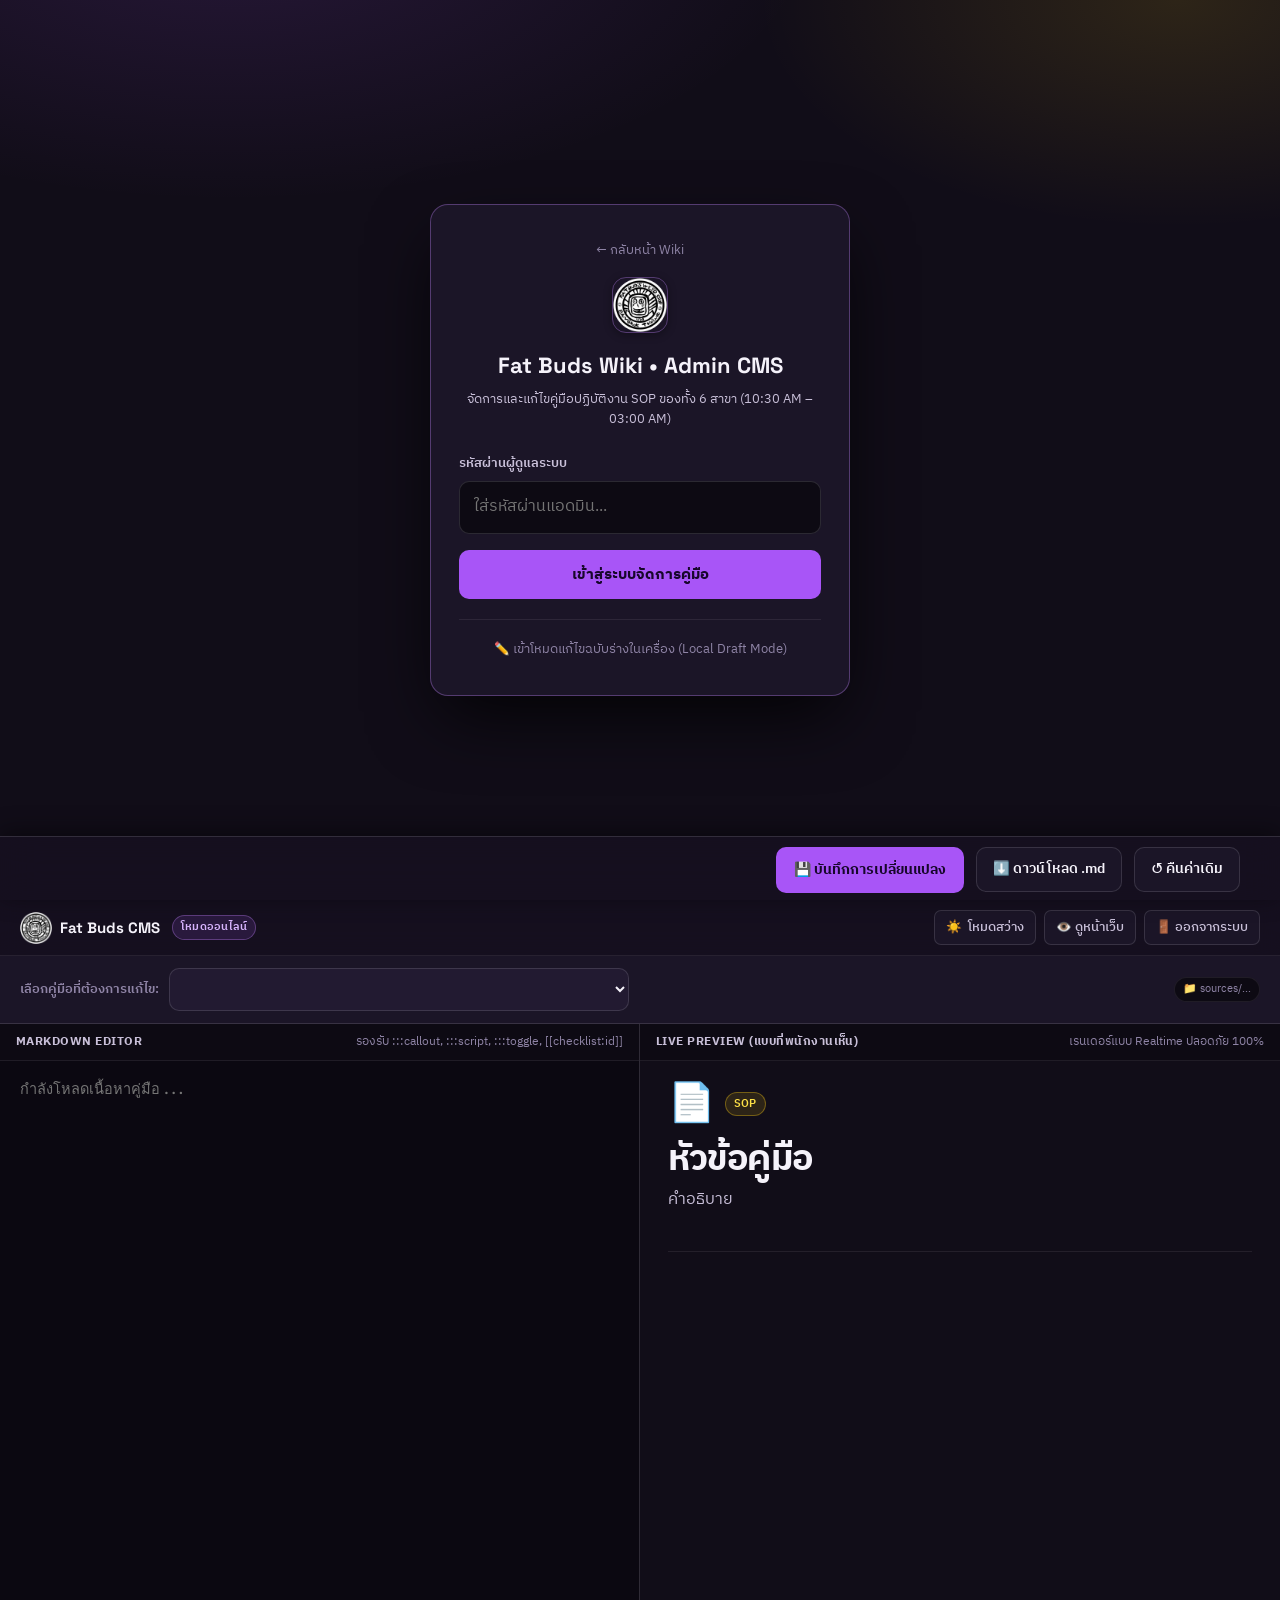
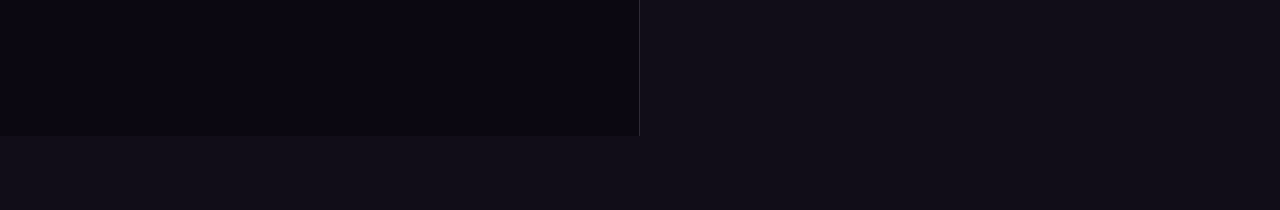
==== admin.html @ 64596c99 "Add Admin CMS (/admin), Grounded Sources (sources/), and Mobile UI Polish" ====
<!DOCTYPE html>
<html lang="th" data-theme="dark" data-font-size="normal">
<head>
  <meta charset="UTF-8" />
  <meta name="viewport" content="width=device-width, initial-scale=1.0" />
  <meta name="theme-color" content="#110d18" />
  <title>Fat Buds Wiki • Admin CMS</title>
  <meta name="robots" content="noindex, nofollow" />

  <link rel="icon" type="image/png" href="assets/favicon.png" />
  <link rel="preconnect" href="https://fonts.googleapis.com" />
  <link rel="preconnect" href="https://fonts.gstatic.com" crossorigin />
  <link
    href="https://fonts.googleapis.com/css2?family=IBM+Plex+Sans+Thai:wght@400;500;600;700&family=JetBrains+Mono:wght@400;500;600&family=Space+Grotesk:wght@600;700&display=swap"
    rel="stylesheet"
  />
  <link rel="stylesheet" href="styles.css" />
</head>
<body class="admin-body">
  <!-- ==================== TOAST NOTIFICATION ==================== -->
  <div id="toast" class="toast" role="status" aria-live="polite">
    <div id="toast-inner" class="toast-inner">แจ้งเตือน</div>
  </div>

  <!-- ==================== 1. LOGIN / AUTH VIEW ==================== -->
  <div id="admin-auth-view" class="admin-auth-container">
    <div class="admin-login-card">
      <div class="admin-login-header">
        <a href="/" class="admin-back-home" title="กลับหน้าแรก Staff Wiki">← กลับหน้า Wiki</a>
        <img src="assets/fatbuds-logo.png" alt="Fat Buds Logo" class="admin-login-logo" width="56" height="56" />
        <h1 class="admin-login-title">Fat Buds Wiki • Admin CMS</h1>
        <p class="admin-login-subtitle">
          จัดการและแก้ไขคู่มือปฏิบัติงาน SOP ของทั้ง 6 สาขา (10:30 AM – 03:00 AM)
        </p>
      </div>

      <form id="admin-login-form" class="admin-login-form">
        <div class="admin-form-group">
          <label for="admin-password-input" class="admin-form-label">รหัสผ่านผู้ดูแลระบบ</label>
          <input
            id="admin-password-input"
            type="password"
            class="admin-form-input"
            placeholder="ใส่รหัสผ่านแอดมิน..."
            autocomplete="current-password"
            required
          />
        </div>

        <button type="submit" id="btn-admin-login" class="btn-primary-purple admin-submit-btn">
          <span>เข้าสู่ระบบจัดการคู่มือ</span>
          <span class="btn-spinner" aria-hidden="true" hidden>⏳</span>
        </button>

        <div id="admin-login-error" class="admin-login-error" hidden></div>
      </form>

      <div class="admin-login-footer">
        <button type="button" id="btn-enter-local-draft" class="btn-text-muted">
          ✏️ เข้าโหมดแก้ไขฉบับร่างในเครื่อง (Local Draft Mode)
        </button>
      </div>
    </div>
  </div>

  <!-- ==================== 2. CMS EDITOR VIEW ==================== -->
  <div id="admin-editor-view" class="admin-editor-shell" hidden>
    <!-- Topbar -->
    <header class="admin-topbar">
      <div class="admin-topbar-left">
        <a href="/" class="admin-brand-link" title="กลับหน้าแรก Staff Wiki">
          <img src="assets/fatbuds-logo.png" alt="Logo" class="admin-mini-logo" width="32" height="32" />
          <span class="admin-brand-text">Fat Buds CMS</span>
        </a>
        <span id="admin-status-badge" class="pill-badge purple">โหมดออนไลน์</span>
      </div>

      <div class="admin-topbar-right">
        <button
          type="button"
          id="btn-admin-theme-toggle"
          class="icon-btn"
          title="สลับโหมดมืด Purple-Gold / โหมดสว่าง"
        >
          <span aria-hidden="true">☀️</span>
          <span class="hide-on-mobile">โหมดสว่าง</span>
        </button>
        <a href="/" class="icon-btn" title="เปิดหน้าเว็บ Wiki ในแท็บใหม่" target="_blank" rel="noopener">
          <span>👁️ ดูหน้าเว็บ</span>
        </a>
        <button type="button" id="btn-admin-logout" class="icon-btn" title="ออกจากระบบ">
          <span>🚪 ออกจากระบบ</span>
        </button>
      </div>
    </header>

    <!-- File selector & meta strip -->
    <div class="admin-file-toolbar">
      <div class="admin-selector-col">
        <label for="admin-file-select" class="admin-select-label">เลือกคู่มือที่ต้องการแก้ไข:</label>
        <select id="admin-file-select" class="admin-file-select" aria-label="เลือกไฟล์คู่มือ"></select>
      </div>

      <div class="admin-file-meta-col">
        <span class="source-trace-pill">
          📁 <span id="admin-source-label">sources/...</span>
        </span>
        <span id="admin-draft-indicator" class="pill-badge gold tabular-nums" hidden>
          ✏️ มีฉบับร่างในเครื่อง
        </span>
      </div>
    </div>

    <!-- Mobile view switcher tabs (Editor vs Preview) -->
    <div class="admin-mobile-tabs" role="tablist" aria-label="สลับโหมดแก้ไขและพรีวิว">
      <button
        type="button"
        id="btn-tab-editor"
        class="admin-tab-btn is-active"
        role="tab"
        aria-selected="true"
      >
        <span>📝 แก้ไข Markdown</span>
      </button>
      <button
        type="button"
        id="btn-tab-preview"
        class="admin-tab-btn"
        role="tab"
        aria-selected="false"
      >
        <span>👁️ พรีวิว SOP ทันที</span>
      </button>
    </div>

    <!-- Main 2-column workspace (side-by-side on desktop, tabbed on mobile) -->
    <div class="admin-workspace-grid">
      <!-- Editor Column -->
      <section id="admin-editor-col" class="admin-col admin-editor-column">
        <div class="admin-col-header">
          <span class="admin-col-title">Markdown Editor</span>
          <span class="admin-col-hint">รองรับ :::callout, :::script, :::toggle, [[checklist:id]]</span>
        </div>
        <textarea
          id="admin-editor-textarea"
          class="admin-editor-textarea"
          placeholder="กำลังโหลดเนื้อหาคู่มือ..."
          spellcheck="false"
        ></textarea>
      </section>

      <!-- Live Preview Column -->
      <section id="admin-preview-col" class="admin-col admin-preview-column">
        <div class="admin-col-header">
          <span class="admin-col-title">Live Preview (แบบที่พนักงานเห็น)</span>
          <span class="admin-col-hint">เรนเดอร์แบบ Realtime ปลอดภัย 100%</span>
        </div>
        <div class="admin-preview-scroll">
          <div id="admin-preview-doc" class="wiki-doc">
            <header class="doc-header">
              <div class="doc-eyebrow-row">
                <span id="preview-doc-icon" class="doc-icon-large">📄</span>
                <span id="preview-doc-badge" class="pill-badge gold">SOP</span>
              </div>
              <h1 id="preview-doc-title" class="doc-title">หัวข้อคู่มือ</h1>
              <p id="preview-doc-subtitle" class="doc-subtitle">คำอธิบาย</p>
            </header>
            <div id="preview-doc-body" class="doc-content"></div>
          </div>
        </div>
      </section>
    </div>

    <!-- Thumb-Zone Sticky Bottom Bar -->
    <div class="admin-sticky-bar" role="toolbar" aria-label="แถบควบคุมการบันทึก">
      <div class="admin-sticky-inner">
        <button type="button" id="btn-save-content" class="btn-primary-purple admin-btn-action">
          <span>💾 บันทึกการเปลี่ยนแปลง</span>
        </button>
        <button type="button" id="btn-download-md" class="btn-secondary-outline admin-btn-action">
          <span>⬇️ ดาวน์โหลด .md</span>
        </button>
        <button type="button" id="btn-reset-draft" class="btn-secondary-outline admin-btn-action" title="ยกเลิกฉบับร่างที่แก้ไขในเครื่องและคืนค่าเดิมจากเซิร์ฟเวอร์">
          <span>↺ คืนค่าเดิม</span>
        </button>
      </div>
    </div>
  </div>

  <script src="wiki-data.js"></script>
  <script src="admin.js"></script>
</body>
</html>
---- styles.css ----
/* ============================================================================
   FAT BUDS WEED SHOP • STAFF WIKI & KNOWLEDGE HUB
   Design System: Notion / Modern Wiki with Dark Purple-Gold & Light Mode
   Crafted under Emil Kowalski Micro-interactions & Impeccable Mobile Ergonomics
   ============================================================================ */

:root,
[data-theme="dark"] {
  color-scheme: dark;

  /* Surfaces: Deep Midnight Plum / Obsidian (Eye-friendly dark reading palette) */
  --bg-canvas: #110d18;
  --bg-sidebar: #161120;
  --bg-surface: #1b1527;
  --bg-surface-elevated: #221a31;
  --bg-surface-hover: #29203b;
  --bg-inset: #0d0a13;
  --bg-code: #0b0811;
  --bg-glass: rgba(22, 17, 32, 0.88);

  /* Typography Ink */
  --text-primary: #f5f2fa;
  --text-secondary: #c9c0d9;
  --text-muted: #8f84a6;
  --text-faint: #675d7d;

  /* Borders & Dividers */
  --border-subtle: rgba(245, 242, 250, 0.08);
  --border-default: rgba(245, 242, 250, 0.13);
  --border-strong: rgba(245, 242, 250, 0.22);

  /* Primary Brand Accent: Royal Kush Purple */
  --purple-accent: #a855f7;
  --purple-accent-hover: #c084fc;
  --purple-soft: rgba(168, 85, 247, 0.14);
  --purple-soft-strong: rgba(168, 85, 247, 0.24);
  --purple-border: rgba(192, 132, 252, 0.34);
  --purple-text: #d8b4fe;
  --purple-ink: #17072b;

  /* Secondary Brand Accent: 420 Trichome Gold */
  --gold-accent: #facc15;
  --gold-accent-hover: #fde047;
  --gold-soft: rgba(250, 204, 21, 0.12);
  --gold-soft-strong: rgba(250, 204, 21, 0.22);
  --gold-border: rgba(250, 204, 21, 0.35);
  --gold-text: #fde047;
  --gold-ink: #1c1502;

  /* Semantic Callout & Status Colors */
  --emerald-accent: #34d399;
  --emerald-soft: rgba(52, 211, 153, 0.12);
  --emerald-border: rgba(52, 211, 153, 0.32);
  --emerald-text: #6ee7b7;

  --rose-accent: #fb7185;
  --rose-soft: rgba(251, 113, 133, 0.12);
  --rose-border: rgba(251, 113, 133, 0.32);
  --rose-text: #fda4af;

  --sky-accent: #38bdf8;
  --sky-soft: rgba(56, 189, 248, 0.12);
  --sky-border: rgba(56, 189, 248, 0.32);
  --sky-text: #7dd3fc;

  /* Shadows */
  --shadow-sm: 0 2px 8px rgba(0, 0, 0, 0.32);
  --shadow-md: 0 12px 28px -8px rgba(0, 0, 0, 0.55);
  --shadow-lg: 0 24px 56px -14px rgba(0, 0, 0, 0.72);
  --shadow-modal: 0 28px 70px -12px rgba(0, 0, 0, 0.85);
}

[data-theme="light"] {
  color-scheme: light;

  /* Surfaces: Warm Notion Ivory & Stone */
  --bg-canvas: #fbfaf8;
  --bg-sidebar: #f3f0ec;
  --bg-surface: #ffffff;
  --bg-surface-elevated: #f8f5f1;
  --bg-surface-hover: #ede7f3;
  --bg-inset: #f2eef7;
  --bg-code: #1b1526;
  --bg-glass: rgba(251, 250, 248, 0.90);

  /* Typography Ink */
  --text-primary: #1f172b;
  --text-secondary: #4a3f5c;
  --text-muted: #746887;
  --text-faint: #9a8fad;

  /* Borders & Dividers */
  --border-subtle: rgba(31, 23, 43, 0.08);
  --border-default: rgba(31, 23, 43, 0.13);
  --border-strong: rgba(31, 23, 43, 0.24);

  /* Primary Brand Accent: Deep Royal Plum */
  --purple-accent: #7e22ce;
  --purple-accent-hover: #6b21a8;
  --purple-soft: rgba(126, 34, 206, 0.09);
  --purple-soft-strong: rgba(126, 34, 206, 0.16);
  --purple-border: rgba(126, 34, 206, 0.28);
  --purple-text: #6b21a8;
  --purple-ink: #ffffff;

  /* Secondary Brand Accent: Warm Amber Gold */
  --gold-accent: #d97706;
  --gold-accent-hover: #b45309;
  --gold-soft: rgba(245, 158, 11, 0.13);
  --gold-soft-strong: rgba(245, 158, 11, 0.24);
  --gold-border: rgba(217, 119, 6, 0.34);
  --gold-text: #92400e;
  --gold-ink: #ffffff;

  /* Semantic Callout & Status Colors */
  --emerald-accent: #059669;
  --emerald-soft: rgba(5, 150, 105, 0.10);
  --emerald-border: rgba(5, 150, 105, 0.28);
  --emerald-text: #065f46;

  --rose-accent: #e11d48;
  --rose-soft: rgba(225, 29, 72, 0.09);
  --rose-border: rgba(225, 29, 72, 0.28);
  --rose-text: #9f1239;

  --sky-accent: #0284c7;
  --sky-soft: rgba(2, 132, 199, 0.10);
  --sky-border: rgba(2, 132, 199, 0.28);
  --sky-text: #075985;

  /* Shadows */
  --shadow-sm: 0 2px 6px rgba(31, 23, 43, 0.06);
  --shadow-md: 0 10px 24px -8px rgba(31, 23, 43, 0.12);
  --shadow-lg: 0 20px 44px -14px rgba(31, 23, 43, 0.16);
  --shadow-modal: 0 28px 64px -12px rgba(31, 23, 43, 0.28);
}

:root {
  --sidebar-width: 288px;
  --toc-width: 248px;
  --topbar-height: 56px;
  --radius-xl: 18px;
  --radius-lg: 14px;
  --radius-md: 10px;
  --radius-sm: 7px;
  --doc-font-scale: 1;
  --font-sans: 'IBM Plex Sans Thai', -apple-system, BlinkMacSystemFont, 'Segoe UI', Roboto, sans-serif;
  --font-display: 'Space Grotesk', 'IBM Plex Sans Thai', sans-serif;
  --font-mono: 'JetBrains Mono', ui-monospace, SFMono-Regular, Menlo, monospace;
}

[data-font-size="large"] {
  --doc-font-scale: 1.1;
}

/* ==================== RESET & BASE ==================== */
*,
*::before,
*::after {
  box-sizing: border-box;
}

html {
  scroll-behavior: smooth;
  scroll-padding-top: 76px;
}

body {
  margin: 0;
  min-height: 100vh;
  font-family: var(--font-sans);
  color: var(--text-primary);
  background-color: var(--bg-canvas);
  background-image:
    radial-gradient(900px 420px at 18% -8%, var(--purple-soft) 0%, transparent 65%),
    radial-gradient(700px 380px at 92% 0%, var(--gold-soft) 0%, transparent 60%);
  background-attachment: fixed;
  line-height: 1.68;
  -webkit-font-smoothing: antialiased;
  -webkit-tap-highlight-color: transparent;
}

a {
  color: inherit;
  text-decoration: none;
}

button,
input,
select,
textarea {
  font: inherit;
  color: inherit;
}

button {
  cursor: pointer;
}

button:focus-visible,
a:focus-visible,
input:focus-visible,
select:focus-visible,
textarea:focus-visible {
  outline: 2px solid var(--gold-accent);
  outline-offset: 2px;
}

/* ==================== TABULAR NUMS & SCANNABILITY ==================== */
.tabular-nums,
.shop-hours-pill,
.checklist-meta,
.home-section-count,
.doc-prop-val,
.wiki-table td,
.source-trace-bar,
.source-trace-pill {
  font-variant-numeric: tabular-nums;
  font-feature-settings: "tnum";
}

/* ==================== EMIL KOWALSKI MICRO-INTERACTIONS ==================== */
/* Tactile Touch Feedback: transition-transform 150ms ease-out active:scale-[0.97] */
button,
.icon-btn,
.btn-primary-purple,
.btn-primary-gold,
.btn-secondary-outline,
.btn-copy-script,
.guide-card,
.checklist-row,
.quick-tool-btn,
.page-nav-card,
.cat-filter-btn,
.bottom-nav-btn,
.checklist-reset-btn,
.search-result-item,
.platform-tab-btn,
.admin-tab-btn,
.admin-btn-action,
.admin-submit-btn,
.source-trace-copy-btn,
.workspace-brand,
.nav-item {
  transition: transform 150ms ease-out, opacity 150ms ease-out, background 150ms ease-out, border-color 150ms ease-out, color 150ms ease-out;
}

button:active,
.icon-btn:active,
.btn-primary-purple:active,
.btn-primary-gold:active,
.btn-secondary-outline:active,
.btn-copy-script:active,
.guide-card:active,
.checklist-row:active,
.quick-tool-btn:active,
.page-nav-card:active,
.cat-filter-btn:active,
.bottom-nav-btn:active,
.checklist-reset-btn:active,
.search-result-item:active,
.platform-tab-btn:active,
.admin-tab-btn:active,
.admin-btn-action:active,
.admin-submit-btn:active,
.source-trace-copy-btn:active {
  transform: scale(0.97);
}

/* ==================== APP SHELL LAYOUT ==================== */
.wiki-shell {
  display: grid;
  grid-template-columns: var(--sidebar-width) minmax(0, 1fr);
  min-height: 100vh;
}

/* ==================== LEFT SIDEBAR (NOTION NAVIGATION) ==================== */
.wiki-sidebar {
  position: sticky;
  top: 0;
  height: 100vh;
  background: var(--bg-sidebar);
  border-right: 1px solid var(--border-subtle);
  display: flex;
  flex-direction: column;
  z-index: 40;
  user-select: none;
  overflow: hidden;
  transition: transform 0.24s cubic-bezier(0.22, 1, 0.36, 1);
}

.sidebar-header {
  padding: 16px 14px 12px;
  border-bottom: 1px solid var(--border-subtle);
  display: flex;
  flex-direction: column;
  gap: 12px;
}

.workspace-brand {
  display: flex;
  align-items: center;
  gap: 11px;
  padding: 6px 8px;
  border-radius: var(--radius-md);
  cursor: pointer;
}

.workspace-brand:hover {
  background: var(--bg-surface-hover);
}

.workspace-logo {
  width: 40px;
  height: 40px;
  border-radius: 10px;
  object-fit: contain;
  flex-shrink: 0;
  background: var(--bg-surface);
  border: 1px solid var(--border-default);
  box-shadow: var(--shadow-sm);
}

.workspace-meta {
  min-width: 0;
  flex: 1;
}

.workspace-title {
  font-family: var(--font-display);
  font-size: 15px;
  font-weight: 700;
  letter-spacing: -0.01em;
  color: var(--text-primary);
  margin: 0;
  white-space: nowrap;
  overflow: hidden;
  text-overflow: ellipsis;
  display: flex;
  align-items: center;
  gap: 6px;
}

.workspace-badge {
  font-size: 10px;
  font-weight: 700;
  padding: 1px 6px;
  border-radius: 999px;
  background: var(--gold-soft-strong);
  color: var(--gold-text);
  border: 1px solid var(--gold-border);
  letter-spacing: 0.03em;
}

.workspace-sub {
  font-size: 11.5px;
  color: var(--text-muted);
  margin: 1px 0 0;
  white-space: nowrap;
  overflow: hidden;
  text-overflow: ellipsis;
}

.sidebar-search-btn {
  width: 100%;
  display: flex;
  align-items: center;
  justify-content: space-between;
  gap: 8px;
  padding: 8px 11px;
  background: var(--bg-surface);
  border: 1px solid var(--border-default);
  border-radius: var(--radius-md);
  color: var(--text-muted);
  font-size: 13px;
}

.sidebar-search-btn:hover {
  border-color: var(--purple-border);
  color: var(--text-primary);
  background: var(--bg-surface-elevated);
}

.sidebar-search-left {
  display: flex;
  align-items: center;
  gap: 8px;
}

.kbd-shortcut {
  font-family: var(--font-mono);
  font-size: 11px;
  padding: 2px 6px;
  border-radius: 5px;
  background: var(--bg-inset);
  border: 1px solid var(--border-subtle);
  color: var(--text-muted);
}

/* Sidebar Scrollable Area */
.sidebar-scroll {
  flex: 1;
  overflow-y: auto;
  padding: 12px 10px 20px;
  display: flex;
  flex-direction: column;
  gap: 16px;
}

.sidebar-scroll::-webkit-scrollbar {
  width: 5px;
}

.sidebar-scroll::-webkit-scrollbar-thumb {
  background: var(--border-default);
  border-radius: 999px;
}

.nav-section {
  display: flex;
  flex-direction: column;
  gap: 3px;
}

.nav-section-header {
  display: flex;
  align-items: center;
  justify-content: space-between;
  padding: 4px 8px;
  font-size: 11px;
  font-weight: 700;
  text-transform: uppercase;
  letter-spacing: 0.06em;
  color: var(--text-muted);
  background: transparent;
  border: none;
  width: 100%;
  text-align: left;
  border-radius: var(--radius-sm);
}

.nav-section-header:hover {
  color: var(--text-primary);
  background: var(--bg-surface-hover);
}

.nav-section-chevron {
  width: 14px;
  height: 14px;
  transition: transform 0.18s ease;
  opacity: 0.7;
}

.nav-section.is-collapsed .nav-section-chevron {
  transform: rotate(-90deg);
}

.nav-section.is-collapsed .nav-items {
  display: none;
}

.nav-items {
  display: flex;
  flex-direction: column;
  gap: 2px;
}

.nav-item {
  display: flex;
  align-items: center;
  gap: 9px;
  padding: 7px 10px;
  border-radius: var(--radius-sm);
  font-size: 13.5px;
  font-weight: 500;
  color: var(--text-secondary);
  background: transparent;
  border: 1px solid transparent;
  width: 100%;
  text-align: left;
  line-height: 1.38;
}

.nav-item:hover {
  background: var(--bg-surface-hover);
  color: var(--text-primary);
}

.nav-item.is-active {
  background: var(--purple-soft);
  color: var(--text-primary);
  border-color: var(--purple-border);
  font-weight: 600;
}

.nav-item-icon {
  font-size: 15px;
  flex-shrink: 0;
  width: 20px;
  text-align: center;
}

.nav-item-title {
  flex: 1;
  min-width: 0;
  white-space: nowrap;
  overflow: hidden;
  text-overflow: ellipsis;
}

.nav-item-badge {
  font-family: var(--font-mono);
  font-size: 10px;
  font-weight: 600;
  padding: 1px 6px;
  border-radius: 999px;
  background: var(--gold-soft);
  color: var(--gold-text);
  border: 1px solid var(--gold-border);
  flex-shrink: 0;
}

.nav-empty-hint {
  font-size: 12px;
  color: var(--text-faint);
  padding: 4px 10px;
  font-style: italic;
}

/* Sidebar Footer */
.sidebar-footer {
  padding: 11px 14px;
  border-top: 1px solid var(--border-subtle);
  background: var(--bg-sidebar);
  display: flex;
  align-items: center;
  justify-content: space-between;
  gap: 8px;
  font-size: 12px;
  color: var(--text-muted);
}

.shop-hours-pill {
  display: inline-flex;
  align-items: center;
  gap: 6px;
  font-family: var(--font-mono);
  font-size: 11px;
  color: var(--text-secondary);
}

.status-dot {
  width: 7px;
  height: 7px;
  border-radius: 999px;
  background: var(--emerald-accent);
  box-shadow: 0 0 8px var(--emerald-accent);
}

/* ==================== MAIN WORKSPACE AREA ==================== */
.wiki-main-wrapper {
  min-width: 0;
  display: flex;
  flex-direction: column;
  min-height: 100vh;
}

/* Sticky Top Breadcrumb & Action Bar */
.wiki-topbar {
  position: sticky;
  top: 0;
  z-index: 30;
  height: var(--topbar-height);
  background: var(--bg-glass);
  backdrop-filter: blur(14px);
  -webkit-backdrop-filter: blur(14px);
  border-bottom: 1px solid var(--border-subtle);
  padding: 0 22px;
  display: flex;
  align-items: center;
  justify-content: space-between;
  gap: 12px;
}

.topbar-left {
  display: flex;
  align-items: center;
  gap: 10px;
  min-width: 0;
  flex: 1;
}

.mobile-menu-btn {
  display: none;
  align-items: center;
  justify-content: center;
  width: 36px;
  height: 36px;
  border-radius: var(--radius-sm);
  background: var(--bg-surface);
  border: 1px solid var(--border-default);
  color: var(--text-primary);
  flex-shrink: 0;
}

.breadcrumbs {
  display: flex;
  align-items: center;
  gap: 6px;
  font-size: 13px;
  color: var(--text-muted);
  min-width: 0;
  overflow: hidden;
  white-space: nowrap;
}

.breadcrumb-link {
  background: none;
  border: none;
  padding: 3px 6px;
  border-radius: 5px;
  color: var(--text-secondary);
  font-size: 13px;
}

.breadcrumb-link:hover {
  background: var(--bg-surface-hover);
  color: var(--text-primary);
}

.breadcrumb-sep {
  color: var(--text-faint);
  font-size: 12px;
}

.breadcrumb-current {
  color: var(--text-primary);
  font-weight: 600;
  overflow: hidden;
  text-overflow: ellipsis;
}

.topbar-actions {
  display: flex;
  align-items: center;
  gap: 8px;
  flex-shrink: 0;
}

.icon-btn {
  display: inline-flex;
  align-items: center;
  gap: 6px;
  padding: 6px 11px;
  border-radius: var(--radius-sm);
  background: var(--bg-surface);
  border: 1px solid var(--border-default);
  color: var(--text-secondary);
  font-size: 12.5px;
  font-weight: 500;
}

.icon-btn:hover {
  background: var(--bg-surface-elevated);
  color: var(--text-primary);
  border-color: var(--purple-border);
}

.icon-btn.is-pinned {
  background: var(--gold-soft);
  color: var(--gold-text);
  border-color: var(--gold-border);
}

/* ==================== CONTENT + RIGHT TOC GRID ==================== */
.wiki-body-grid {
  flex: 1;
  display: grid;
  grid-template-columns: minmax(0, 1fr) var(--toc-width);
  gap: 32px;
  max-width: 1220px;
  width: 100%;
  margin: 0 auto;
  padding: 28px 32px 64px;
  align-items: start;
}

.wiki-body-grid.is-home-view {
  grid-template-columns: minmax(0, 1fr);
  max-width: 1080px;
}

.wiki-article-container {
  min-width: 0;
  font-size: calc(1rem * var(--doc-font-scale));
}

/* ==================== WORKSPACE HOME / DASHBOARD VIEW ==================== */
.home-hero {
  position: relative;
  overflow: hidden;
  border-radius: var(--radius-xl);
  background:
    linear-gradient(140deg, var(--bg-surface-elevated) 0%, var(--bg-surface) 100%);
  border: 1px solid var(--border-default);
  box-shadow: var(--shadow-md);
  padding: 28px 30px;
  margin-bottom: 24px;
  display: flex;
  flex-direction: column;
  gap: 18px;
}

.home-hero::after {
  content: "";
  position: absolute;
  right: -40px;
  top: -40px;
  width: 240px;
  height: 240px;
  background: radial-gradient(circle, var(--purple-soft-strong) 0%, transparent 70%);
  pointer-events: none;
}

.home-hero-top {
  display: flex;
  align-items: center;
  gap: 20px;
  position: relative;
  z-index: 1;
}

.home-hero-logo {
  width: 78px;
  height: 78px;
  border-radius: 20px;
  object-fit: contain;
  background: var(--bg-inset);
  border: 1px solid var(--purple-border);
  box-shadow: var(--shadow-sm);
  flex-shrink: 0;
}

.home-hero-eyebrow {
  font-family: var(--font-display);
  font-size: 11.5px;
  font-weight: 700;
  text-transform: uppercase;
  letter-spacing: 0.08em;
  color: var(--gold-text);
  margin: 0 0 4px;
}

.home-hero-title {
  font-family: var(--font-display);
  font-size: clamp(24px, 3.6vw, 34px);
  font-weight: 700;
  letter-spacing: -0.025em;
  margin: 0 0 6px;
  line-height: 1.15;
  color: var(--text-primary);
}

.home-hero-desc {
  margin: 0;
  color: var(--text-secondary);
  font-size: 15px;
  max-width: 700px;
}

.home-quick-bar {
  display: flex;
  flex-wrap: wrap;
  align-items: center;
  justify-content: space-between;
  gap: 12px;
  padding-top: 16px;
  border-top: 1px solid var(--border-subtle);
  font-size: 13px;
  color: var(--text-secondary);
}

.home-branch-tags {
  display: flex;
  flex-wrap: wrap;
  gap: 6px;
}

.branch-pill {
  font-size: 12px;
  padding: 3px 10px;
  border-radius: 999px;
  background: var(--bg-inset);
  border: 1px solid var(--border-subtle);
  color: var(--text-secondary);
}

/* Featured Banner for fbts Skill on Home */
.fbts-spotlight {
  border-radius: var(--radius-lg);
  background: linear-gradient(135deg, var(--purple-soft) 0%, var(--gold-soft) 100%);
  border: 1px solid var(--purple-border);
  padding: 20px 24px;
  margin-bottom: 26px;
  display: flex;
  flex-wrap: wrap;
  align-items: center;
  justify-content: space-between;
  gap: 16px;
}

.fbts-spotlight-info {
  flex: 1;
  min-width: 240px;
}

.fbts-spotlight-tag {
  display: inline-flex;
  align-items: center;
  gap: 6px;
  font-size: 11.5px;
  font-weight: 700;
  color: var(--gold-text);
  text-transform: uppercase;
  letter-spacing: 0.05em;
  margin-bottom: 4px;
}

.fbts-spotlight-title {
  font-size: 18px;
  font-weight: 700;
  margin: 0 0 4px;
  color: var(--text-primary);
}

.fbts-spotlight-sub {
  margin: 0;
  font-size: 13.5px;
  color: var(--text-secondary);
}

.fbts-spotlight-actions {
  display: flex;
  flex-wrap: wrap;
  gap: 10px;
}

/* Home Filter Bar */
.home-controls {
  display: flex;
  flex-wrap: wrap;
  align-items: center;
  justify-content: space-between;
  gap: 12px;
  margin-bottom: 20px;
}

.category-pills {
  display: flex;
  flex-wrap: wrap;
  gap: 8px;
}

.cat-filter-btn {
  padding: 7px 14px;
  border-radius: 999px;
  font-size: 13px;
  font-weight: 600;
  background: var(--bg-surface);
  border: 1px solid var(--border-default);
  color: var(--text-secondary);
}

.cat-filter-btn:hover {
  border-color: var(--purple-border);
  color: var(--text-primary);
}

.cat-filter-btn.is-active {
  background: var(--purple-accent);
  color: var(--purple-ink);
  border-color: var(--purple-accent);
}

/* Wiki Card Grid on Home */
.home-section-block {
  margin-bottom: 32px;
}

.home-section-head {
  display: flex;
  align-items: center;
  justify-content: space-between;
  gap: 12px;
  margin-bottom: 14px;
}

.home-section-title {
  font-size: 17px;
  font-weight: 700;
  margin: 0;
  display: flex;
  align-items: center;
  gap: 8px;
  color: var(--text-primary);
}

.home-section-count {
  font-family: var(--font-mono);
  font-size: 12px;
  color: var(--text-muted);
}

.guide-cards-grid {
  display: grid;
  grid-template-columns: repeat(auto-fill, minmax(280px, 1fr));
  gap: 16px;
}

.guide-card {
  display: flex;
  flex-direction: column;
  padding: 18px 20px;
  border-radius: var(--radius-lg);
  background: var(--bg-surface);
  border: 1px solid var(--border-default);
  box-shadow: var(--shadow-sm);
  cursor: pointer;
  position: relative;
}

.guide-card:hover {
  background: var(--bg-surface-elevated);
  border-color: var(--purple-border);
  box-shadow: var(--shadow-md);
  transform: translateY(-2px);
}

.guide-card-top {
  display: flex;
  align-items: flex-start;
  justify-content: space-between;
  gap: 10px;
  margin-bottom: 12px;
}

.guide-card-icon {
  font-size: 26px;
  line-height: 1;
}

.guide-card-badges {
  display: flex;
  align-items: center;
  gap: 6px;
}

.pill-badge {
  font-size: 11px;
  font-weight: 600;
  padding: 2px 8px;
  border-radius: 999px;
  background: var(--purple-soft);
  color: var(--purple-text);
  border: 1px solid var(--purple-border);
  letter-spacing: 0.02em;
}

.pill-badge.gold {
  background: var(--gold-soft);
  color: var(--gold-text);
  border-color: var(--gold-border);
}

.pill-badge.emerald {
  background: var(--emerald-soft);
  color: var(--emerald-text);
  border-color: var(--emerald-border);
}

.pill-badge.rose {
  background: var(--rose-soft);
  color: var(--rose-text);
  border-color: var(--rose-border);
}

.guide-card-title {
  font-size: 16px;
  font-weight: 700;
  color: var(--text-primary);
  margin: 0 0 6px;
  line-height: 1.35;
}

.guide-card-desc {
  font-size: 13px;
  color: var(--text-secondary);
  margin: 0 0 16px;
  line-height: 1.5;
  flex: 1;
  display: -webkit-box;
  -webkit-line-clamp: 2;
  -webkit-box-orient: vertical;
  overflow: hidden;
}

.guide-card-footer {
  display: flex;
  align-items: center;
  justify-content: space-between;
  font-size: 12px;
  color: var(--text-muted);
  padding-top: 10px;
  border-top: 1px solid var(--border-subtle);
}

/* ==================== GROUNDED SOURCE TRACING BAR ==================== */
.source-trace-bar {
  display: flex;
  flex-wrap: wrap;
  align-items: center;
  justify-content: space-between;
  gap: 10px;
  padding: 10px 14px;
  border-radius: var(--radius-md);
  background: var(--bg-surface-elevated);
  border: 1px solid var(--border-default);
  margin: 16px 0 24px;
  font-size: 12.5px;
  color: var(--text-secondary);
}

.source-trace-left {
  display: inline-flex;
  align-items: center;
  gap: 8px;
  min-width: 0;
  flex-wrap: wrap;
}

.source-trace-path {
  font-family: var(--font-mono);
  color: var(--purple-text);
  word-break: break-all;
}

.source-trace-copy-btn {
  display: inline-flex;
  align-items: center;
  gap: 5px;
  padding: 4px 9px;
  border-radius: var(--radius-sm);
  background: var(--bg-surface);
  border: 1px solid var(--border-default);
  font-size: 11.5px;
  color: var(--text-primary);
  cursor: pointer;
}

.source-trace-copy-btn:hover {
  background: var(--bg-surface-hover);
  border-color: var(--purple-border);
}

.source-trace-pill {
  font-size: 11px;
  padding: 2px 8px;
  border-radius: 999px;
  background: var(--bg-inset);
  border: 1px solid var(--border-subtle);
  color: var(--text-muted);
}

/* ==================== DOCUMENT / ARTICLE VIEW ==================== */
.wiki-doc {
  max-width: 820px;
}

.doc-header {
  margin-bottom: 28px;
  padding-bottom: 22px;
  border-bottom: 1px solid var(--border-subtle);
}

.doc-eyebrow-row {
  display: flex;
  align-items: center;
  gap: 10px;
  margin-bottom: 14px;
}

.doc-icon-large {
  font-size: 38px;
  line-height: 1;
}

.doc-title {
  font-family: var(--font-display);
  font-size: clamp(26px, 4vw, 36px);
  font-weight: 700;
  letter-spacing: -0.025em;
  line-height: 1.2;
  margin: 0 0 8px;
  color: var(--text-primary);
}

.doc-subtitle {
  font-size: 16px;
  color: var(--text-secondary);
  margin: 0 0 16px;
  line-height: 1.55;
}

.doc-properties {
  display: flex;
  flex-wrap: wrap;
  gap: 14px 22px;
  padding-top: 14px;
  border-top: 1px solid var(--border-subtle);
  font-size: 13px;
}

.doc-prop {
  display: flex;
  align-items: center;
  gap: 6px;
}

.doc-prop-label {
  color: var(--text-muted);
}

.doc-prop-val {
  color: var(--text-primary);
  font-weight: 500;
}

/* Document Body Elements */
.doc-content {
  font-size: 15.5px;
  line-height: 1.75;
  color: var(--text-primary);
}

.doc-content h2 {
  font-family: var(--font-display);
  font-size: 22px;
  font-weight: 700;
  margin: 36px 0 14px;
  padding-bottom: 8px;
  border-bottom: 1px solid var(--border-subtle);
  color: var(--text-primary);
  scroll-margin-top: 80px;
}

.doc-content h3 {
  font-size: 18px;
  font-weight: 700;
  margin: 26px 0 10px;
  color: var(--text-primary);
  scroll-margin-top: 80px;
}

.doc-content h4 {
  font-size: 15.5px;
  font-weight: 700;
  margin: 20px 0 8px;
  color: var(--text-secondary);
}

.doc-content p,
.doc-paragraph {
  margin: 0 0 16px;
  color: var(--text-secondary);
}

.doc-content strong {
  color: var(--text-primary);
  font-weight: 600;
}

.doc-content em {
  font-style: italic;
  color: var(--text-primary);
}

.doc-list {
  margin: 0 0 18px;
  padding-left: 24px;
  color: var(--text-secondary);
}

.doc-list li {
  margin-bottom: 6px;
}

.inline-code {
  font-family: var(--font-mono);
  font-size: 0.88em;
  padding: 2px 6px;
  border-radius: 5px;
  background: var(--bg-inset);
  color: var(--gold-text);
  border: 1px solid var(--border-subtle);
}

.code-block {
  background: var(--bg-code);
  border: 1px solid var(--border-default);
  border-radius: var(--radius-md);
  padding: 14px 16px;
  overflow-x: auto;
  font-family: var(--font-mono);
  font-size: 13.5px;
  line-height: 1.6;
  color: var(--text-primary);
  margin: 0 0 18px;
}

.doc-link {
  color: var(--purple-accent-hover);
  text-decoration: underline;
  text-underline-offset: 3px;
}

.doc-link:hover {
  color: var(--gold-accent);
}

/* Notion-style Callout Blocks */
.callout,
.notion-callout {
  display: flex;
  align-items: flex-start;
  gap: 14px;
  padding: 16px 18px;
  border-radius: var(--radius-md);
  margin: 20px 0;
  border: 1px solid transparent;
}

.callout-icon,
.notion-callout-icon {
  font-size: 22px;
  line-height: 1;
  flex-shrink: 0;
  margin-top: 1px;
}

.callout-body,
.notion-callout-body {
  flex: 1;
  min-width: 0;
}

.callout-title,
.notion-callout-title {
  font-weight: 700;
  font-size: 15px;
  margin-bottom: 4px;
  color: var(--text-primary);
}

.callout-text,
.notion-callout-text {
  font-size: 14px;
  line-height: 1.65;
  color: var(--text-secondary);
  margin: 0;
}

.callout-purple,
.notion-callout.purple {
  background: var(--purple-soft);
  border-color: var(--purple-border);
}

.callout-gold,
.notion-callout.gold {
  background: var(--gold-soft);
  border-color: var(--gold-border);
}

.callout-emerald,
.notion-callout.emerald {
  background: var(--emerald-soft);
  border-color: var(--emerald-border);
}

.callout-rose,
.notion-callout.rose {
  background: var(--rose-soft);
  border-color: var(--rose-border);
}

/* Script Card Block (1-Tap Copy on Staff Mobile) */
.script-grid {
  display: flex;
  flex-direction: column;
  gap: 12px;
  margin: 14px 0 22px;
}

.script-card {
  background: var(--bg-surface-elevated);
  border: 1px solid var(--purple-border);
  border-radius: var(--radius-md);
  padding: 16px;
  margin: 16px 0;
  box-shadow: var(--shadow-sm);
}

.script-grid .script-card {
  margin: 0;
}

.script-card-header,
.script-card-head {
  display: flex;
  align-items: center;
  justify-content: space-between;
  flex-wrap: wrap;
  gap: 12px;
  margin-bottom: 10px;
}

.script-card-title {
  font-weight: 700;
  font-size: 14px;
  color: var(--gold-text);
  display: flex;
  align-items: center;
  gap: 6px;
}

.btn-copy-script,
.script-copy-btn {
  display: inline-flex;
  align-items: center;
  gap: 6px;
  padding: 6px 12px;
  border-radius: var(--radius-sm);
  background: var(--purple-accent);
  color: var(--purple-ink);
  border: none;
  font-size: 12px;
  font-weight: 700;
}

.btn-copy-script:hover,
.script-copy-btn:hover {
  background: var(--purple-accent-hover);
}

.btn-copy-script.is-copied,
.script-copy-btn.is-copied {
  background: var(--emerald-accent);
  color: #042416;
}

.script-text,
.script-code-box {
  font-family: var(--font-mono);
  font-size: 13.5px;
  line-height: 1.6;
  background: var(--bg-inset);
  padding: 12px 14px;
  border-radius: var(--radius-sm);
  border: 1px solid var(--border-subtle);
  color: var(--text-primary);
  margin: 0;
  white-space: pre-wrap;
  word-break: break-word;
}

.script-card-footer,
.script-thai-note {
  margin: 8px 0 0;
  font-size: 12px;
  color: var(--text-muted);
}

/* Notion Toggle Details */
.notion-toggle {
  background: var(--bg-surface);
  border: 1px solid var(--border-default);
  border-radius: var(--radius-md);
  padding: 12px 16px;
  margin: 14px 0;
}

.notion-toggle-summary,
.notion-toggle summary {
  font-weight: 600;
  font-size: 14.5px;
  cursor: pointer;
  color: var(--text-primary);
  user-select: none;
  display: flex;
  align-items: center;
  justify-content: space-between;
  gap: 10px;
}

.notion-toggle summary::-webkit-details-marker {
  display: none;
}

.notion-toggle-content,
.notion-toggle-body {
  margin-top: 12px;
  padding-top: 12px;
  border-top: 1px solid var(--border-subtle);
  color: var(--text-secondary);
  font-size: 14px;
  line-height: 1.65;
}

.doc-divider {
  border: none;
  border-top: 1px solid var(--border-subtle);
  margin: 26px 0 14px;
}

/* Wiki Tables */
.wiki-table-wrapper,
.wiki-table-wrap {
  overflow-x: auto;
  margin: 20px 0;
  border-radius: var(--radius-md);
  border: 1px solid var(--border-default);
}

.wiki-table {
  width: 100%;
  border-collapse: collapse;
  font-size: 13.5px;
  text-align: left;
}

.wiki-table th {
  background: var(--bg-surface-elevated);
  padding: 10px 14px;
  font-weight: 700;
  border-bottom: 1px solid var(--border-default);
  color: var(--text-primary);
}

.wiki-table td {
  padding: 10px 14px;
  border-bottom: 1px solid var(--border-subtle);
  color: var(--text-secondary);
}

.wiki-table tr:last-child td {
  border-bottom: none;
}

.wiki-table tr:hover td {
  background: var(--bg-surface-hover);
}

/* Interactive Checklists */
.checklist-box {
  background: var(--bg-surface);
  border: 1px solid var(--border-default);
  border-radius: var(--radius-lg);
  padding: 18px 20px;
  margin: 22px 0;
  box-shadow: var(--shadow-sm);
}

.checklist-header {
  display: flex;
  flex-wrap: wrap;
  align-items: center;
  justify-content: space-between;
  gap: 10px;
  margin-bottom: 12px;
}

.checklist-title {
  font-weight: 700;
  font-size: 15.5px;
  color: var(--text-primary);
}

.checklist-meta {
  font-size: 12.5px;
  color: var(--text-muted);
  display: flex;
  align-items: center;
  gap: 10px;
}

.checklist-reset-btn {
  background: none;
  border: none;
  color: var(--rose-text);
  font-size: 12px;
  font-weight: 600;
  padding: 2px 6px;
  border-radius: 4px;
}

.checklist-reset-btn:hover {
  background: var(--rose-soft);
}

.checklist-progress-bar {
  height: 6px;
  background: var(--bg-inset);
  border-radius: 999px;
  overflow: hidden;
  margin-bottom: 14px;
}

.checklist-progress-fill {
  height: 100%;
  background: linear-gradient(90deg, var(--purple-accent), var(--emerald-accent));
  transition: width 0.3s cubic-bezier(0.22, 1, 0.36, 1);
}

.checklist-items {
  display: flex;
  flex-direction: column;
  gap: 6px;
}

.checklist-row {
  display: flex;
  align-items: center;
  gap: 12px;
  padding: 10px 14px;
  border-radius: var(--radius-sm);
  background: var(--bg-surface-elevated);
  border: 1px solid var(--border-subtle);
  cursor: pointer;
  user-select: none;
  min-height: 44px;
}

.checklist-row:hover {
  background: var(--bg-surface-hover);
  border-color: var(--border-default);
}

.checklist-row.is-checked {
  opacity: 0.65;
  background: var(--bg-inset);
}

.checklist-row.is-checked .checklist-label {
  text-decoration: line-through;
  color: var(--text-muted);
}

.checklist-label {
  font-size: 14px;
  color: var(--text-primary);
  flex: 1;
}

/* Document Pagination */
.doc-pagination {
  display: grid;
  grid-template-columns: 1fr 1fr;
  gap: 16px;
  margin-top: 48px;
  padding-top: 24px;
  border-top: 1px solid var(--border-subtle);
}

.page-nav-card {
  display: flex;
  flex-direction: column;
  gap: 4px;
  padding: 14px 16px;
  border-radius: var(--radius-md);
  background: var(--bg-surface);
  border: 1px solid var(--border-default);
  text-align: left;
}

.page-nav-card.next {
  text-align: right;
}

.page-nav-card:hover {
  background: var(--bg-surface-elevated);
  border-color: var(--purple-border);
}

.page-nav-dir {
  font-size: 11.5px;
  color: var(--text-muted);
  text-transform: uppercase;
  letter-spacing: 0.04em;
}

.page-nav-title {
  font-size: 14px;
  font-weight: 700;
  color: var(--text-primary);
}

/* ==================== RIGHT STICKY TOC ==================== */
.wiki-toc-aside {
  position: sticky;
  top: calc(var(--topbar-height) + 24px);
  max-height: calc(100vh - var(--topbar-height) - 48px);
  overflow-y: auto;
  display: flex;
  flex-direction: column;
  gap: 16px;
}

.toc-box {
  background: var(--bg-surface);
  border: 1px solid var(--border-subtle);
  border-radius: var(--radius-lg);
  padding: 16px 14px;
}

.toc-heading {
  font-size: 12px;
  font-weight: 700;
  text-transform: uppercase;
  letter-spacing: 0.06em;
  color: var(--text-muted);
  margin: 0 0 10px;
}

.toc-list {
  list-style: none;
  margin: 0;
  padding: 0;
  display: flex;
  flex-direction: column;
  gap: 2px;
}

.toc-link {
  display: block;
  padding: 5px 8px;
  border-radius: var(--radius-sm);
  font-size: 12.5px;
  color: var(--text-secondary);
  line-height: 1.35;
  transition: all 0.14s ease;
}

.toc-link.toc-h3 {
  padding-left: 18px;
  font-size: 12px;
  color: var(--text-muted);
}

.toc-link:hover {
  background: var(--bg-surface-hover);
  color: var(--text-primary);
}

.toc-link.is-active {
  background: var(--purple-soft);
  color: var(--purple-text);
  font-weight: 600;
}

.quick-tools-card {
  background: var(--bg-surface);
  border: 1px solid var(--border-subtle);
  border-radius: var(--radius-lg);
  padding: 16px 14px;
  display: flex;
  flex-direction: column;
  gap: 8px;
}

.quick-tool-btn {
  display: flex;
  align-items: center;
  gap: 8px;
  padding: 8px 10px;
  border-radius: var(--radius-sm);
  background: var(--bg-surface-elevated);
  border: 1px solid var(--border-subtle);
  font-size: 12.5px;
  font-weight: 500;
  color: var(--text-secondary);
  text-align: left;
  width: 100%;
}

.quick-tool-btn:hover {
  background: var(--bg-surface-hover);
  border-color: var(--purple-border);
  color: var(--text-primary);
}

/* ==================== FBTS INSTALLER WIDGET ==================== */
.fbts-installer-card {
  background: var(--bg-surface-elevated);
  border: 1px solid var(--purple-border);
  border-radius: var(--radius-lg);
  padding: 20px;
  margin: 24px 0;
  box-shadow: var(--shadow-sm);
}

.platform-tabs {
  display: grid;
  grid-template-columns: 1fr 1fr;
  gap: 8px;
  margin-bottom: 18px;
}

.platform-tab-btn {
  padding: 10px 14px;
  border-radius: var(--radius-md);
  font-size: 13.5px;
  font-weight: 600;
  background: var(--bg-surface);
  border: 1px solid var(--border-default);
  color: var(--text-secondary);
}

.platform-tab-btn.is-active {
  background: var(--purple-accent);
  color: var(--purple-ink);
  border-color: var(--purple-accent);
}

.installer-btn-stack {
  display: flex;
  flex-direction: column;
  gap: 10px;
  margin-top: 14px;
}

.btn-primary-purple {
  display: inline-flex;
  align-items: center;
  justify-content: center;
  gap: 8px;
  padding: 11px 18px;
  border-radius: var(--radius-md);
  background: var(--purple-accent);
  color: var(--purple-ink);
  border: none;
  font-size: 14px;
  font-weight: 700;
}

.btn-primary-purple:hover {
  background: var(--purple-accent-hover);
}

.btn-primary-gold {
  display: inline-flex;
  align-items: center;
  justify-content: center;
  gap: 8px;
  padding: 11px 18px;
  border-radius: var(--radius-md);
  background: var(--gold-accent);
  color: var(--gold-ink);
  border: none;
  font-size: 14px;
  font-weight: 700;
}

.btn-primary-gold:hover {
  background: var(--gold-accent-hover);
}

.btn-secondary-outline {
  display: inline-flex;
  align-items: center;
  justify-content: center;
  gap: 8px;
  padding: 10px 16px;
  border-radius: var(--radius-md);
  background: var(--bg-surface);
  border: 1px solid var(--border-default);
  color: var(--text-primary);
  font-size: 13.5px;
  font-weight: 600;
}

.btn-secondary-outline:hover {
  background: var(--bg-surface-elevated);
  border-color: var(--purple-border);
}

.code-preview-details {
  margin-top: 14px;
  font-size: 12.5px;
}

.code-preview-details summary {
  cursor: pointer;
  color: var(--text-muted);
  user-select: none;
}

.code-preview-details pre {
  margin-top: 8px;
  max-height: 280px;
  overflow-y: auto;
  background: var(--bg-inset);
  padding: 12px;
  border-radius: var(--radius-sm);
  border: 1px solid var(--border-subtle);
  font-family: var(--font-mono);
  font-size: 11.5px;
}

/* ==================== MOBILE BOTTOM THUMB BAR ==================== */
.mobile-bottom-bar {
  display: none;
  position: fixed;
  bottom: 0;
  left: 0;
  right: 0;
  height: calc(62px + env(safe-area-inset-bottom, 0px));
  padding-bottom: env(safe-area-inset-bottom, 0px);
  background: var(--bg-glass);
  backdrop-filter: blur(18px);
  -webkit-backdrop-filter: blur(18px);
  border-top: 1px solid var(--border-default);
  z-index: 50;
  align-items: center;
  justify-content: space-around;
  box-shadow: 0 -4px 20px rgba(0, 0, 0, 0.45);
}

.bottom-nav-btn {
  display: flex;
  flex-direction: column;
  align-items: center;
  justify-content: center;
  gap: 3px;
  padding: 6px 14px;
  border: none;
  background: transparent;
  color: var(--text-muted);
  font-size: 11px;
  font-weight: 500;
  flex: 1;
  text-align: center;
  min-height: 48px;
}

.bottom-nav-btn:hover {
  color: var(--text-primary);
}

.bottom-nav-btn.is-active {
  color: var(--gold-accent);
  font-weight: 700;
}

.bottom-nav-icon {
  font-size: 18px;
  line-height: 1;
}

.bottom-nav-label {
  line-height: 1.2;
}

/* ==================== SEARCH MODAL ==================== */
.search-modal-backdrop {
  position: fixed;
  inset: 0;
  z-index: 100;
  background: rgba(8, 5, 13, 0.76);
  backdrop-filter: blur(6px);
  display: flex;
  align-items: flex-start;
  justify-content: center;
  padding: clamp(20px, 8vh, 80px) 16px 20px;
}

.search-modal-backdrop[hidden] {
  display: none;
}

.search-modal {
  width: min(100%, 580px);
  background: var(--bg-surface);
  border: 1px solid var(--purple-border);
  border-radius: var(--radius-xl);
  box-shadow: var(--shadow-modal);
  overflow: hidden;
  display: flex;
  flex-direction: column;
  max-height: 74vh;
  animation: modalEnter 0.2s cubic-bezier(0.22, 1, 0.36, 1);
}

@keyframes modalEnter {
  from {
    opacity: 0;
    transform: translateY(-8px) scale(0.98);
  }
  to {
    opacity: 1;
    transform: translateY(0) scale(1);
  }
}

.search-input-bar {
  display: flex;
  align-items: center;
  gap: 12px;
  padding: 14px 18px;
  border-bottom: 1px solid var(--border-default);
  background: var(--bg-surface-elevated);
}

.search-input {
  flex: 1;
  border: none;
  background: transparent;
  font-size: 15.5px;
  color: var(--text-primary);
  outline: none;
}

.search-input::placeholder {
  color: var(--text-muted);
}

.search-results {
  overflow-y: auto;
  padding: 10px;
  display: flex;
  flex-direction: column;
  gap: 6px;
}

.search-result-item {
  display: flex;
  align-items: flex-start;
  gap: 12px;
  padding: 12px 14px;
  border-radius: var(--radius-md);
  background: transparent;
  border: 1px solid transparent;
  width: 100%;
  text-align: left;
}

.search-result-item:hover,
.search-result-item.is-selected {
  background: var(--purple-soft);
  border-color: var(--purple-border);
}

.search-result-icon {
  font-size: 20px;
  flex-shrink: 0;
  margin-top: 2px;
}

.search-result-body {
  min-width: 0;
  flex: 1;
}

.search-result-title {
  font-size: 14.5px;
  font-weight: 700;
  color: var(--text-primary);
  margin: 0 0 2px;
}

.search-result-snippet {
  font-size: 12.5px;
  color: var(--text-secondary);
  margin: 0;
  display: -webkit-box;
  -webkit-line-clamp: 2;
  -webkit-box-orient: vertical;
  overflow: hidden;
}

.search-modal-footer {
  padding: 10px 16px;
  border-top: 1px solid var(--border-subtle);
  background: var(--bg-inset);
  display: flex;
  align-items: center;
  justify-content: space-between;
  font-size: 12px;
  color: var(--text-muted);
}

/* ==================== TOAST NOTIFICATION ==================== */
.toast {
  position: fixed;
  bottom: 22px;
  left: 50%;
  transform: translate(-50%, 16px);
  z-index: 120;
  width: min(92vw, 420px);
  pointer-events: none;
  opacity: 0;
  transition: opacity 0.22s cubic-bezier(0.22, 1, 0.36, 1), transform 0.22s cubic-bezier(0.22, 1, 0.36, 1);
}

.toast.is-visible {
  opacity: 1;
  transform: translate(-50%, 0);
}

.toast-inner {
  background: var(--text-primary);
  color: var(--bg-canvas);
  border: 1px solid var(--gold-accent);
  font-size: 13.5px;
  font-weight: 600;
  padding: 12px 16px;
  border-radius: 12px;
  box-shadow: var(--shadow-lg);
  text-align: center;
}

/* ==================== MOBILE SIDEBAR BACKDROP ==================== */
.sidebar-backdrop {
  position: fixed;
  inset: 0;
  z-index: 35;
  background: rgba(7, 4, 12, 0.65);
  backdrop-filter: blur(3px);
}

.sidebar-backdrop[hidden] {
  display: none;
}

/* ==================== ADMIN CMS SPECIFIC STYLES ==================== */
.admin-body {
  min-height: 100vh;
  display: flex;
  flex-direction: column;
}

.admin-auth-container {
  min-height: 100vh;
  display: flex;
  align-items: center;
  justify-content: center;
  padding: 24px 16px;
}

.admin-login-card {
  width: min(100%, 420px);
  background: var(--bg-surface);
  border: 1px solid var(--purple-border);
  border-radius: var(--radius-xl);
  padding: 32px 28px;
  box-shadow: var(--shadow-modal);
  position: relative;
}

.admin-back-home {
  display: inline-block;
  font-size: 12.5px;
  color: var(--text-muted);
  margin-bottom: 16px;
}

.admin-back-home:hover {
  color: var(--gold-accent);
}

.admin-login-header {
  text-align: center;
  margin-bottom: 24px;
}

.admin-login-logo {
  display: block;
  margin: 0 auto 14px;
  border-radius: 14px;
  border: 1px solid var(--purple-border);
  box-shadow: var(--shadow-sm);
}

.admin-login-title {
  font-family: var(--font-display);
  font-size: 22px;
  font-weight: 700;
  margin: 0 0 6px;
  color: var(--text-primary);
}

.admin-login-subtitle {
  font-size: 13px;
  color: var(--text-secondary);
  margin: 0;
  line-height: 1.5;
}

.admin-login-form {
  display: flex;
  flex-direction: column;
  gap: 16px;
}

.admin-form-group {
  display: flex;
  flex-direction: column;
  gap: 6px;
  text-align: left;
}

.admin-form-label {
  font-size: 13px;
  font-weight: 600;
  color: var(--text-secondary);
}

.admin-form-input {
  width: 100%;
  padding: 12px 14px;
  border-radius: var(--radius-md);
  background: var(--bg-inset);
  border: 1px solid var(--border-default);
  color: var(--text-primary);
  font-size: 16px;
}

.admin-form-input:focus {
  border-color: var(--gold-accent);
  outline: none;
}

.admin-submit-btn {
  width: 100%;
  padding: 12px;
  font-size: 15px;
}

.admin-login-error {
  padding: 10px 12px;
  border-radius: var(--radius-sm);
  background: var(--rose-soft);
  border: 1px solid var(--rose-border);
  color: var(--rose-text);
  font-size: 13px;
  text-align: center;
}

.admin-login-footer {
  margin-top: 20px;
  padding-top: 16px;
  border-top: 1px solid var(--border-subtle);
  text-align: center;
}

.btn-text-muted {
  background: none;
  border: none;
  color: var(--text-muted);
  font-size: 12.5px;
  cursor: pointer;
}

.btn-text-muted:hover {
  color: var(--gold-accent);
}

/* Admin CMS Editor Shell */
.admin-editor-shell {
  display: flex;
  flex-direction: column;
  min-height: 100vh;
  padding-bottom: 74px; /* for sticky bottom bar */
}

.admin-topbar {
  height: 56px;
  background: var(--bg-glass);
  backdrop-filter: blur(14px);
  -webkit-backdrop-filter: blur(14px);
  border-bottom: 1px solid var(--border-subtle);
  padding: 0 20px;
  display: flex;
  align-items: center;
  justify-content: space-between;
  gap: 12px;
  position: sticky;
  top: 0;
  z-index: 30;
}

.admin-topbar-left {
  display: flex;
  align-items: center;
  gap: 12px;
}

.admin-brand-link {
  display: flex;
  align-items: center;
  gap: 8px;
}

.admin-mini-logo {
  border-radius: 8px;
}

.admin-brand-text {
  font-family: var(--font-display);
  font-size: 15px;
  font-weight: 700;
  color: var(--text-primary);
}

.admin-topbar-right {
  display: flex;
  align-items: center;
  gap: 8px;
}

/* File Toolbar */
.admin-file-toolbar {
  padding: 12px 20px;
  background: var(--bg-surface);
  border-bottom: 1px solid var(--border-default);
  display: flex;
  flex-wrap: wrap;
  align-items: center;
  justify-content: space-between;
  gap: 12px;
}

.admin-selector-col {
  display: flex;
  align-items: center;
  gap: 10px;
  flex: 1;
  min-width: 260px;
}

.admin-select-label {
  font-size: 13px;
  font-weight: 600;
  color: var(--text-muted);
  white-space: nowrap;
}

.admin-file-select {
  flex: 1;
  max-width: 460px;
  padding: 8px 12px;
  border-radius: var(--radius-md);
  background: var(--bg-surface-elevated);
  border: 1px solid var(--border-default);
  color: var(--text-primary);
  font-size: 14px;
}

.admin-file-meta-col {
  display: flex;
  align-items: center;
  gap: 10px;
}

/* Mobile Tabs (Editor vs Preview) */
.admin-mobile-tabs {
  display: none;
  background: var(--bg-surface-elevated);
  border-bottom: 1px solid var(--border-default);
  padding: 6px 12px;
  gap: 8px;
}

.admin-tab-btn {
  flex: 1;
  padding: 8px 12px;
  border-radius: var(--radius-sm);
  background: transparent;
  border: 1px solid transparent;
  font-size: 13.5px;
  font-weight: 600;
  color: var(--text-secondary);
}

.admin-tab-btn.is-active {
  background: var(--purple-soft);
  color: var(--purple-text);
  border-color: var(--purple-border);
}

/* Workspace 2-Column Grid */
.admin-workspace-grid {
  flex: 1;
  display: grid;
  grid-template-columns: 1fr 1fr;
  gap: 0;
  min-height: 0;
}

.admin-col {
  display: flex;
  flex-direction: column;
  min-height: 0;
  height: calc(100vh - 56px - 58px - 74px);
}

.admin-editor-column {
  border-right: 1px solid var(--border-default);
}

.admin-col-header {
  padding: 8px 16px;
  background: var(--bg-inset);
  border-bottom: 1px solid var(--border-subtle);
  display: flex;
  align-items: center;
  justify-content: space-between;
  font-size: 12px;
  color: var(--text-muted);
}

.admin-col-title {
  font-weight: 700;
  color: var(--text-secondary);
  text-transform: uppercase;
  letter-spacing: 0.04em;
}

.admin-editor-textarea {
  flex: 1;
  width: 100%;
  padding: 16px 20px;
  border: none;
  background: var(--bg-code);
  color: var(--text-primary);
  font-family: var(--font-mono);
  font-size: 14.5px;
  line-height: 1.65;
  resize: none;
  outline: none;
}

.admin-preview-scroll {
  flex: 1;
  overflow-y: auto;
  padding: 24px 28px;
  background: var(--bg-canvas);
}

/* Admin Sticky Bottom Bar */
.admin-sticky-bar {
  position: fixed;
  bottom: 0;
  left: 0;
  right: 0;
  height: calc(64px + env(safe-area-inset-bottom, 0px));
  padding: 10px 20px calc(10px + env(safe-area-inset-bottom, 0px));
  background: var(--bg-glass);
  backdrop-filter: blur(18px);
  -webkit-backdrop-filter: blur(18px);
  border-top: 1px solid var(--border-default);
  z-index: 45;
  box-shadow: 0 -4px 24px rgba(0, 0, 0, 0.45);
}

.admin-sticky-inner {
  max-width: 1200px;
  margin: 0 auto;
  display: flex;
  align-items: center;
  justify-content: flex-end;
  gap: 12px;
}

.admin-btn-action {
  min-height: 42px;
}

/* ==================== RESPONSIVE BREAKPOINTS ==================== */
@media (max-width: 1080px) {
  .wiki-body-grid {
    grid-template-columns: minmax(0, 1fr);
    padding: 22px 24px 56px;
  }

  .wiki-toc-aside {
    position: static;
    order: -1;
  }

  .quick-tools-card {
    display: none;
  }
}

@media (max-width: 820px) {
  .wiki-shell {
    grid-template-columns: 1fr;
  }

  .wiki-sidebar {
    position: fixed;
    left: 0;
    top: 0;
    bottom: 0;
    width: min(86vw, 310px);
    transform: translateX(-104%);
    box-shadow: var(--shadow-lg);
  }

  .wiki-sidebar.is-open {
    transform: translateX(0);
  }

  .mobile-menu-btn {
    display: inline-flex;
  }

  .wiki-topbar {
    padding: 0 14px;
  }

  .wiki-body-grid {
    padding: 18px 14px calc(88px + env(safe-area-inset-bottom, 0px));
  }

  .home-hero {
    padding: 20px 18px;
  }

  .home-hero-top {
    flex-direction: column;
    align-items: flex-start;
    gap: 14px;
  }

  .doc-pagination {
    grid-template-columns: 1fr;
  }

  .platform-tabs {
    grid-template-columns: 1fr;
  }

  /* Mobile Bottom Thumb Bar displays on mobile */
  .mobile-bottom-bar {
    display: flex;
  }

  /* Anti iOS Safari auto-zoom: input/select/textarea must be 16px */
  input,
  select,
  textarea,
  .admin-file-select,
  .admin-editor-textarea {
    font-size: 16px !important;
  }

  .checklist-row {
    min-height: 48px;
  }

  .hide-on-mobile {
    display: none !important;
  }

  /* Admin CMS on Mobile */
  .admin-mobile-tabs {
    display: flex;
  }

  .admin-workspace-grid {
    grid-template-columns: 1fr;
  }

  .admin-workspace-grid[data-mobile-tab="editor"] .admin-preview-column {
    display: none;
  }

  .admin-workspace-grid[data-mobile-tab="preview"] .admin-editor-column {
    display: none;
  }

  .admin-col {
    height: calc(100vh - 56px - 110px - 74px);
  }

  .admin-sticky-inner {
    justify-content: stretch;
  }

  .admin-btn-action {
    flex: 1;
    font-size: 13px;
    padding: 8px 10px;
  }
}

@media print {
  .wiki-sidebar,
  .wiki-topbar,
  .wiki-toc-aside,
  .doc-pagination,
  .toast,
  .mobile-bottom-bar,
  .admin-sticky-bar {
    display: none !important;
  }

  .wiki-shell,
  .wiki-body-grid {
    display: block;
    padding: 0;
  }

  body {
    background: #ffffff;
    color: #000000;
  }
}
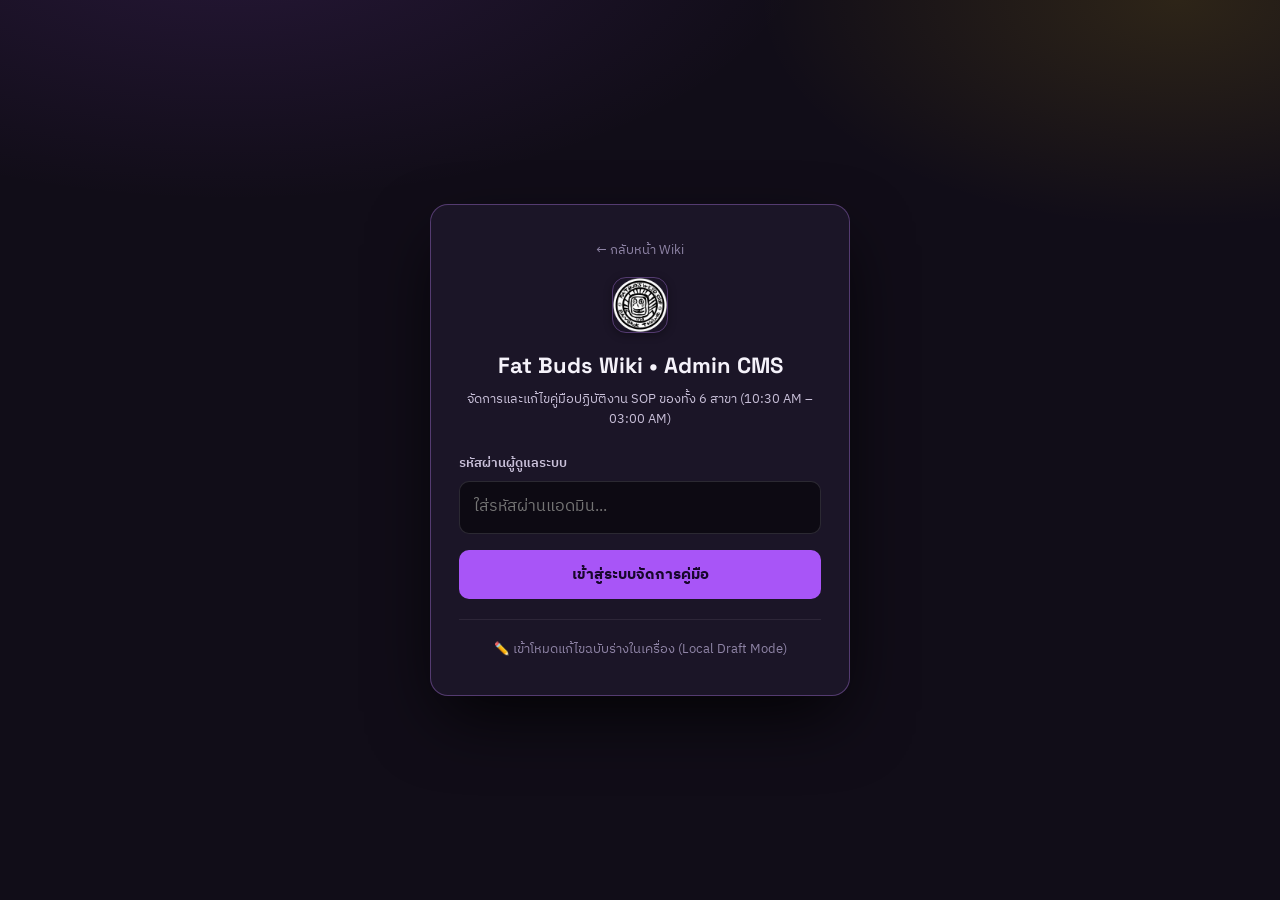
==== commit 0de9fb30: "chore: pre-deploy check & updates" ====
--- a/admin.html
+++ b/admin.html
@@ -16,7 +16,7 @@
   />
   <link rel="stylesheet" href="styles.css" />
 </head>
-<body class="admin-body">
+<body class="admin-body" data-admin-view="login">
   <!-- ==================== TOAST NOTIFICATION ==================== -->
   <div id="toast" class="toast" role="status" aria-live="polite">
     <div id="toast-inner" class="toast-inner">แจ้งเตือน</div>
@@ -64,7 +64,7 @@
   </div>
 
   <!-- ==================== 2. CMS EDITOR VIEW ==================== -->
-  <div id="admin-editor-view" class="admin-editor-shell" hidden>
+  <div id="admin-editor-view" class="admin-editor-shell" hidden style="display: none;">
     <!-- Topbar -->
     <header class="admin-topbar">
       <div class="admin-topbar-left">
--- a/styles.css
+++ b/styles.css
@@ -158,6 +158,10 @@
 *::before,
 *::after {
   box-sizing: border-box;
+}
+
+[hidden] {
+  display: none !important;
 }
 
 html {
@@ -2048,6 +2052,13 @@
   flex-direction: column;
 }
 
+.admin-auth-container[hidden],
+.admin-editor-shell[hidden],
+.admin-body[data-admin-view="editor"] #admin-auth-view,
+.admin-body[data-admin-view="login"] #admin-editor-view {
+  display: none !important;
+}
+
 .admin-auth-container {
   min-height: 100vh;
   display: flex;
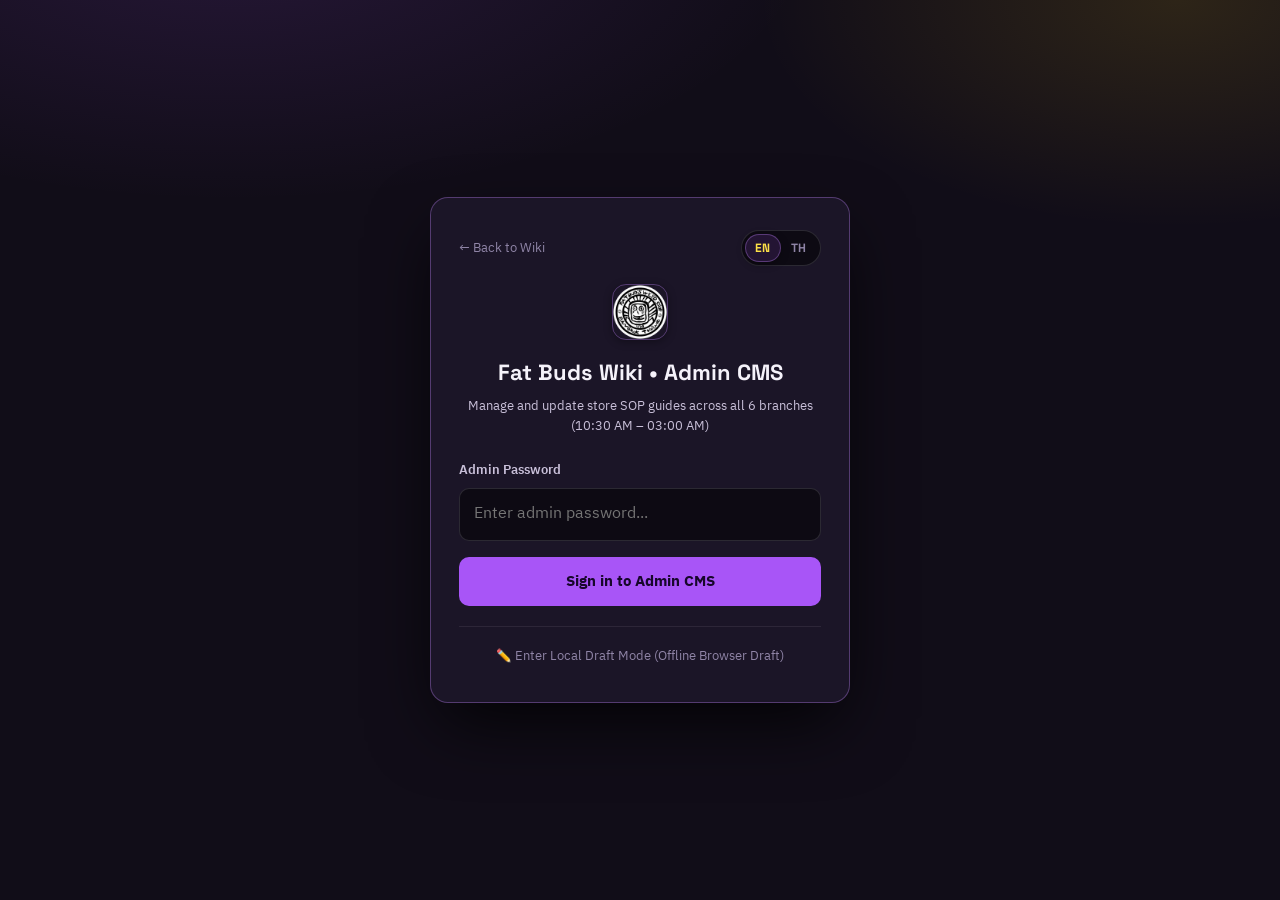
==== commit e7cfa7c4: "chore: pre-deploy check & updates" ====
--- a/admin.html
+++ b/admin.html
@@ -1,5 +1,5 @@
 <!DOCTYPE html>
-<html lang="th" data-theme="dark" data-font-size="normal">
+<html lang="en" data-lang="en" data-theme="dark" data-font-size="normal">
 <head>
   <meta charset="UTF-8" />
   <meta name="viewport" content="width=device-width, initial-scale=1.0" />
@@ -15,40 +15,59 @@
     rel="stylesheet"
   />
   <link rel="stylesheet" href="styles.css" />
+  <script>
+    (function () {
+      try {
+        var saved = localStorage.getItem('fb_wiki_lang_v1');
+        var navLang = navigator.language || (navigator.languages && navigator.languages[0]) || navigator.userLanguage || '';
+        var lang = (saved === 'th' || saved === '"th"') ? 'th' : (saved === 'en' || saved === '"en"') ? 'en' : (String(navLang).trim().toLowerCase().indexOf('th') === 0 ? 'th' : 'en');
+        document.documentElement.lang = lang;
+        document.documentElement.setAttribute('data-lang', lang);
+      } catch (e) {}
+    })();
+  </script>
 </head>
 <body class="admin-body" data-admin-view="login">
   <!-- ==================== TOAST NOTIFICATION ==================== -->
   <div id="toast" class="toast" role="status" aria-live="polite">
-    <div id="toast-inner" class="toast-inner">แจ้งเตือน</div>
+    <div id="toast-inner" class="toast-inner" data-i18n="toast.default">Notification</div>
   </div>
 
   <!-- ==================== 1. LOGIN / AUTH VIEW ==================== -->
   <div id="admin-auth-view" class="admin-auth-container">
     <div class="admin-login-card">
+      <div class="admin-login-top-bar">
+        <a href="/" class="admin-back-home" title="Back to Staff Wiki Home" data-i18n="auth.backHome" data-i18n-title="auth.backHomeTitle">← Back to Wiki</a>
+        <div id="admin-auth-lang-toggle" class="lang-toggle" role="group" aria-label="Switch language" data-i18n-aria="topbar.langAria">
+          <button type="button" class="lang-toggle-btn active" data-set-lang="en" aria-pressed="true">EN</button>
+          <button type="button" class="lang-toggle-btn" data-set-lang="th" aria-pressed="false">TH</button>
+        </div>
+      </div>
+
       <div class="admin-login-header">
-        <a href="/" class="admin-back-home" title="กลับหน้าแรก Staff Wiki">← กลับหน้า Wiki</a>
         <img src="assets/fatbuds-logo.png" alt="Fat Buds Logo" class="admin-login-logo" width="56" height="56" />
         <h1 class="admin-login-title">Fat Buds Wiki • Admin CMS</h1>
-        <p class="admin-login-subtitle">
-          จัดการและแก้ไขคู่มือปฏิบัติงาน SOP ของทั้ง 6 สาขา (10:30 AM – 03:00 AM)
+        <p class="admin-login-subtitle" data-i18n="auth.subtitle">
+          Manage and update store SOP guides across all 6 branches (10:30 AM – 03:00 AM)
         </p>
       </div>
 
       <form id="admin-login-form" class="admin-login-form">
         <div class="admin-form-group">
-          <label for="admin-password-input" class="admin-form-label">รหัสผ่านผู้ดูแลระบบ</label>
+          <label for="admin-password-input" class="admin-form-label" data-i18n="auth.passwordLabel">Admin Password</label>
           <input
             id="admin-password-input"
             type="password"
             class="admin-form-input"
-            placeholder="ใส่รหัสผ่านแอดมิน..."
+            placeholder="Enter admin password..."
+            data-i18n-placeholder="auth.passwordPlaceholder"
             autocomplete="current-password"
             required
           />
         </div>
 
         <button type="submit" id="btn-admin-login" class="btn-primary-purple admin-submit-btn">
-          <span>เข้าสู่ระบบจัดการคู่มือ</span>
+          <span data-i18n="auth.loginBtn">Sign in to Admin CMS</span>
           <span class="btn-spinner" aria-hidden="true" hidden>⏳</span>
         </button>
 
@@ -56,8 +75,8 @@
       </form>
 
       <div class="admin-login-footer">
-        <button type="button" id="btn-enter-local-draft" class="btn-text-muted">
-          ✏️ เข้าโหมดแก้ไขฉบับร่างในเครื่อง (Local Draft Mode)
+        <button type="button" id="btn-enter-local-draft" class="btn-text-muted" data-i18n="auth.localDraftBtn">
+          ✏️ Enter Local Draft Mode (Offline Browser Draft)
         </button>
       </div>
     </div>
@@ -68,28 +87,36 @@
     <!-- Topbar -->
     <header class="admin-topbar">
       <div class="admin-topbar-left">
-        <a href="/" class="admin-brand-link" title="กลับหน้าแรก Staff Wiki">
+        <a href="/" class="admin-brand-link" title="Back to Staff Wiki Home" data-i18n-title="auth.backHomeTitle">
           <img src="assets/fatbuds-logo.png" alt="Logo" class="admin-mini-logo" width="32" height="32" />
           <span class="admin-brand-text">Fat Buds CMS</span>
         </a>
-        <span id="admin-status-badge" class="pill-badge purple">โหมดออนไลน์</span>
+        <span id="admin-status-badge" class="pill-badge purple" data-i18n="status.online">Online Mode</span>
       </div>
 
       <div class="admin-topbar-right">
+        <div id="admin-lang-toggle" class="lang-toggle" role="group" aria-label="Switch language" data-i18n-aria="topbar.langAria">
+          <button type="button" class="lang-toggle-btn active" data-set-lang="en" aria-pressed="true">EN</button>
+          <button type="button" class="lang-toggle-btn" data-set-lang="th" aria-pressed="false">TH</button>
+        </div>
+
         <button
           type="button"
           id="btn-admin-theme-toggle"
           class="icon-btn"
-          title="สลับโหมดมืด Purple-Gold / โหมดสว่าง"
+          title="Switch Dark Purple-Gold / Light Mode"
+          data-i18n-title="topbar.themeTitle"
         >
           <span aria-hidden="true">☀️</span>
-          <span class="hide-on-mobile">โหมดสว่าง</span>
-        </button>
-        <a href="/" class="icon-btn" title="เปิดหน้าเว็บ Wiki ในแท็บใหม่" target="_blank" rel="noopener">
-          <span>👁️ ดูหน้าเว็บ</span>
+          <span class="hide-on-mobile" data-i18n="topbar.themeLight">Light Mode</span>
+        </button>
+        <a href="/" class="icon-btn" title="Open Staff Wiki in new tab" data-i18n-title="topbar.viewSiteTitle" target="_blank" rel="noopener">
+          <span aria-hidden="true">👁️</span>
+          <span class="hide-on-mobile" data-i18n="topbar.viewSite">View Site</span>
         </a>
-        <button type="button" id="btn-admin-logout" class="icon-btn" title="ออกจากระบบ">
-          <span>🚪 ออกจากระบบ</span>
+        <button type="button" id="btn-admin-logout" class="icon-btn" title="Sign out" data-i18n-title="topbar.logoutTitle">
+          <span aria-hidden="true">🚪</span>
+          <span class="hide-on-mobile" data-i18n="topbar.logout">Sign Out</span>
         </button>
       </div>
     </header>
@@ -97,22 +124,22 @@
     <!-- File selector & meta strip -->
     <div class="admin-file-toolbar">
       <div class="admin-selector-col">
-        <label for="admin-file-select" class="admin-select-label">เลือกคู่มือที่ต้องการแก้ไข:</label>
-        <select id="admin-file-select" class="admin-file-select" aria-label="เลือกไฟล์คู่มือ"></select>
+        <label for="admin-file-select" class="admin-select-label" data-i18n="toolbar.selectLabel">Select SOP guide to edit:</label>
+        <select id="admin-file-select" class="admin-file-select" aria-label="Select guide file" data-i18n-aria="toolbar.selectAria"></select>
       </div>
 
       <div class="admin-file-meta-col">
         <span class="source-trace-pill">
           📁 <span id="admin-source-label">sources/...</span>
         </span>
-        <span id="admin-draft-indicator" class="pill-badge gold tabular-nums" hidden>
-          ✏️ มีฉบับร่างในเครื่อง
+        <span id="admin-draft-indicator" class="pill-badge gold tabular-nums" hidden data-i18n="toolbar.draftBadge">
+          ✏️ Local Draft Active
         </span>
       </div>
     </div>
 
     <!-- Mobile view switcher tabs (Editor vs Preview) -->
-    <div class="admin-mobile-tabs" role="tablist" aria-label="สลับโหมดแก้ไขและพรีวิว">
+    <div class="admin-mobile-tabs" role="tablist" aria-label="Switch Editor and Preview" data-i18n-aria="tabs.aria">
       <button
         type="button"
         id="btn-tab-editor"
@@ -120,7 +147,7 @@
         role="tab"
         aria-selected="true"
       >
-        <span>📝 แก้ไข Markdown</span>
+        <span data-i18n="tabs.editor">📝 Edit Markdown</span>
       </button>
       <button
         type="button"
@@ -129,7 +156,7 @@
         role="tab"
         aria-selected="false"
       >
-        <span>👁️ พรีวิว SOP ทันที</span>
+        <span data-i18n="tabs.preview">👁️ Live Preview</span>
       </button>
     </div>
 
@@ -138,13 +165,14 @@
       <!-- Editor Column -->
       <section id="admin-editor-col" class="admin-col admin-editor-column">
         <div class="admin-col-header">
-          <span class="admin-col-title">Markdown Editor</span>
-          <span class="admin-col-hint">รองรับ :::callout, :::script, :::toggle, [[checklist:id]]</span>
+          <span class="admin-col-title" data-i18n="editor.title">Markdown Editor</span>
+          <span class="admin-col-hint" data-i18n="editor.hint">Supports :::callout, :::script, :::toggle, [[checklist:id]], &lt;!-- LANG:TH --&gt;</span>
         </div>
         <textarea
           id="admin-editor-textarea"
           class="admin-editor-textarea"
-          placeholder="กำลังโหลดเนื้อหาคู่มือ..."
+          placeholder="Loading guide content..."
+          data-i18n-placeholder="editor.loading"
           spellcheck="false"
         ></textarea>
       </section>
@@ -152,8 +180,8 @@
       <!-- Live Preview Column -->
       <section id="admin-preview-col" class="admin-col admin-preview-column">
         <div class="admin-col-header">
-          <span class="admin-col-title">Live Preview (แบบที่พนักงานเห็น)</span>
-          <span class="admin-col-hint">เรนเดอร์แบบ Realtime ปลอดภัย 100%</span>
+          <span class="admin-col-title" data-i18n="preview.title">Live Preview (Staff View)</span>
+          <span id="preview-lang-hint" class="admin-col-hint" data-i18n="preview.hint">Previewing: EN (Safe Real-time Render)</span>
         </div>
         <div class="admin-preview-scroll">
           <div id="admin-preview-doc" class="wiki-doc">
@@ -162,8 +190,8 @@
                 <span id="preview-doc-icon" class="doc-icon-large">📄</span>
                 <span id="preview-doc-badge" class="pill-badge gold">SOP</span>
               </div>
-              <h1 id="preview-doc-title" class="doc-title">หัวข้อคู่มือ</h1>
-              <p id="preview-doc-subtitle" class="doc-subtitle">คำอธิบาย</p>
+              <h1 id="preview-doc-title" class="doc-title" data-i18n="preview.noTitle">Untitled Guide</h1>
+              <p id="preview-doc-subtitle" class="doc-subtitle" data-i18n="preview.subtitle">Description</p>
             </header>
             <div id="preview-doc-body" class="doc-content"></div>
           </div>
@@ -172,16 +200,16 @@
     </div>
 
     <!-- Thumb-Zone Sticky Bottom Bar -->
-    <div class="admin-sticky-bar" role="toolbar" aria-label="แถบควบคุมการบันทึก">
+    <div class="admin-sticky-bar" role="toolbar" aria-label="Save Actions" data-i18n-aria="sticky.aria">
       <div class="admin-sticky-inner">
         <button type="button" id="btn-save-content" class="btn-primary-purple admin-btn-action">
-          <span>💾 บันทึกการเปลี่ยนแปลง</span>
+          <span data-i18n="sticky.save">💾 Save Changes</span>
         </button>
         <button type="button" id="btn-download-md" class="btn-secondary-outline admin-btn-action">
-          <span>⬇️ ดาวน์โหลด .md</span>
-        </button>
-        <button type="button" id="btn-reset-draft" class="btn-secondary-outline admin-btn-action" title="ยกเลิกฉบับร่างที่แก้ไขในเครื่องและคืนค่าเดิมจากเซิร์ฟเวอร์">
-          <span>↺ คืนค่าเดิม</span>
+          <span data-i18n="sticky.download">⬇️ Download .md</span>
+        </button>
+        <button type="button" id="btn-reset-draft" class="btn-secondary-outline admin-btn-action" title="Discard local draft and restore from server" data-i18n-title="sticky.resetTitle">
+          <span data-i18n="sticky.reset">↺ Restore Default</span>
         </button>
       </div>
     </div>
--- a/styles.css
+++ b/styles.css
@@ -52,6 +52,7 @@
   --emerald-soft: rgba(52, 211, 153, 0.12);
   --emerald-border: rgba(52, 211, 153, 0.32);
   --emerald-text: #6ee7b7;
+  --emerald-ink: #042416;
 
   --rose-accent: #fb7185;
   --rose-soft: rgba(251, 113, 133, 0.12);
@@ -117,6 +118,7 @@
   --emerald-soft: rgba(5, 150, 105, 0.10);
   --emerald-border: rgba(5, 150, 105, 0.28);
   --emerald-text: #065f46;
+  --emerald-ink: #ffffff;
 
   --rose-accent: #e11d48;
   --rose-soft: rgba(225, 29, 72, 0.09);
@@ -229,6 +231,7 @@
 .icon-btn,
 .btn-primary-purple,
 .btn-primary-gold,
+.btn-primary-emerald,
 .btn-secondary-outline,
 .btn-copy-script,
 .guide-card,
@@ -245,7 +248,8 @@
 .admin-submit-btn,
 .source-trace-copy-btn,
 .workspace-brand,
-.nav-item {
+.nav-item,
+.lang-toggle-btn {
   transition: transform 150ms ease-out, opacity 150ms ease-out, background 150ms ease-out, border-color 150ms ease-out, color 150ms ease-out;
 }
 
@@ -253,6 +257,7 @@
 .icon-btn:active,
 .btn-primary-purple:active,
 .btn-primary-gold:active,
+.btn-primary-emerald:active,
 .btn-secondary-outline:active,
 .btn-copy-script:active,
 .guide-card:active,
@@ -267,7 +272,8 @@
 .admin-tab-btn:active,
 .admin-btn-action:active,
 .admin-submit-btn:active,
-.source-trace-copy-btn:active {
+.source-trace-copy-btn:active,
+.lang-toggle-btn:active {
   transform: scale(0.97);
 }
 
@@ -676,6 +682,69 @@
   border-color: var(--gold-border);
 }
 
+/* ==================== SEGMENTED LANGUAGE TOGGLE (EN / TH) ==================== */
+.lang-toggle {
+  position: relative;
+  display: inline-grid;
+  grid-template-columns: 1fr 1fr;
+  align-items: center;
+  padding: 3px;
+  border-radius: 999px;
+  background: var(--bg-inset);
+  border: 1px solid var(--border-default);
+  flex-shrink: 0;
+}
+
+.lang-toggle::before {
+  content: "";
+  position: absolute;
+  top: 3px;
+  bottom: 3px;
+  left: 3px;
+  width: calc(50% - 3px);
+  border-radius: 999px;
+  background: var(--purple-soft);
+  border: 1px solid var(--purple-border);
+  box-shadow: var(--shadow-sm);
+  transform: translateX(0);
+  transition: transform 220ms cubic-bezier(0.22, 1, 0.36, 1);
+  pointer-events: none;
+}
+
+html[data-lang="th"] .lang-toggle::before {
+  transform: translateX(100%);
+}
+
+.lang-toggle-btn {
+  position: relative;
+  z-index: 1;
+  display: inline-flex;
+  align-items: center;
+  justify-content: center;
+  min-width: 36px;
+  min-height: 28px;
+  padding: 0 9px;
+  border: none;
+  border-radius: 999px;
+  background: transparent;
+  color: var(--text-muted);
+  font-family: var(--font-display);
+  font-variant-numeric: tabular-nums;
+  font-size: 12px;
+  font-weight: 700;
+  letter-spacing: 0.04em;
+  line-height: 1;
+}
+
+.lang-toggle-btn:hover {
+  color: var(--text-primary);
+}
+
+.lang-toggle-btn.active,
+.lang-toggle-btn[aria-pressed="true"] {
+  color: var(--gold-text);
+}
+
 /* ==================== CONTENT + RIGHT TOC GRID ==================== */
 .wiki-body-grid {
   flex: 1;
@@ -1776,6 +1845,149 @@
 
 .btn-primary-gold:hover {
   background: var(--gold-accent-hover);
+}
+
+.btn-primary-emerald {
+  display: inline-flex;
+  align-items: center;
+  justify-content: center;
+  gap: 8px;
+  padding: 11px 18px;
+  border-radius: var(--radius-md);
+  background: var(--emerald-accent);
+  color: var(--emerald-ink);
+  border: none;
+  font-size: 14px;
+  font-weight: 700;
+}
+
+.btn-primary-emerald:hover {
+  filter: brightness(1.06);
+}
+
+.btn-primary-gold:disabled,
+.btn-primary-emerald:disabled {
+  opacity: 0.48;
+  cursor: not-allowed;
+  transform: none;
+}
+
+/* ==================== STRAIN TEXT CONVERTER WIDGET ==================== */
+.strain-converter-card {
+  background: var(--bg-surface-elevated);
+  border: 1px solid var(--emerald-border);
+  border-radius: var(--radius-lg);
+  padding: 20px;
+  margin: 22px 0;
+  box-shadow: var(--shadow-sm);
+}
+
+.strain-converter-head {
+  margin-bottom: 14px;
+}
+
+.strain-converter-title {
+  font-size: 16.5px;
+  font-weight: 700;
+  color: var(--text-primary);
+  margin-bottom: 4px;
+}
+
+.strain-converter-sub {
+  margin: 0;
+  font-size: 13px;
+  color: var(--text-muted);
+}
+
+.strain-field-label {
+  display: block;
+  font-size: 12px;
+  font-weight: 700;
+  text-transform: uppercase;
+  letter-spacing: 0.05em;
+  color: var(--text-secondary);
+  margin-bottom: 8px;
+}
+
+.strain-textarea {
+  width: 100%;
+  min-height: 132px;
+  padding: 12px 14px;
+  border-radius: var(--radius-md);
+  border: 1px solid var(--border-default);
+  background: var(--bg-inset);
+  color: var(--text-primary);
+  font-family: var(--font-mono);
+  font-size: 16px;
+  line-height: 1.55;
+  resize: vertical;
+  outline: none;
+  transition: border-color 150ms ease-out, box-shadow 150ms ease-out;
+}
+
+.strain-textarea:focus {
+  border-color: var(--emerald-accent);
+  box-shadow: 0 0 0 3px var(--emerald-soft);
+}
+
+.strain-btn-row {
+  display: grid;
+  grid-template-columns: repeat(2, minmax(0, 1fr));
+  gap: 10px;
+  margin: 14px 0 18px;
+}
+
+.strain-btn-row > button {
+  min-height: 44px;
+}
+
+.strain-output-head {
+  display: flex;
+  align-items: center;
+  justify-content: space-between;
+  gap: 10px;
+  margin-bottom: 8px;
+}
+
+.strain-stats-pill {
+  font-size: 11.5px;
+  font-weight: 600;
+  padding: 2px 9px;
+  border-radius: 999px;
+  background: var(--bg-surface);
+  border: 1px solid var(--border-subtle);
+  color: var(--text-muted);
+}
+
+.strain-output-box {
+  background: var(--bg-inset);
+  border: 1px solid var(--emerald-border);
+  border-radius: var(--radius-md);
+  padding: 14px 16px;
+  min-height: 76px;
+  font-family: var(--font-mono);
+  font-size: 15px;
+  font-weight: 600;
+  line-height: 1.6;
+  color: var(--emerald-text);
+  word-break: break-word;
+  white-space: pre-wrap;
+  user-select: all;
+}
+
+.strain-output-box.is-empty {
+  color: var(--text-muted);
+  font-weight: 400;
+  font-size: 13.5px;
+  border-color: var(--border-subtle);
+  user-select: none;
+}
+
+.strain-converter-hint {
+  margin: 10px 0 0;
+  font-size: 12px;
+  color: var(--text-muted);
+  line-height: 1.5;
 }
 
 .btn-secondary-outline {
@@ -2077,11 +2289,20 @@
   position: relative;
 }
 
+.admin-login-top-bar {
+  display: flex;
+  align-items: center;
+  justify-content: space-between;
+  gap: 12px;
+  margin-bottom: 18px;
+}
+
 .admin-back-home {
-  display: inline-block;
+  display: inline-flex;
+  align-items: center;
+  min-height: 36px;
   font-size: 12.5px;
   color: var(--text-muted);
-  margin-bottom: 16px;
 }
 
 .admin-back-home:hover {
@@ -2437,7 +2658,8 @@
   }
 
   .wiki-topbar {
-    padding: 0 14px;
+    padding: 0 10px;
+    gap: 8px;
   }
 
   .wiki-body-grid {
@@ -2484,6 +2706,21 @@
     display: none !important;
   }
 
+  .lang-toggle-btn {
+    min-width: 44px;
+    min-height: 44px;
+    padding: 0 10px;
+  }
+
+  .topbar-actions {
+    gap: 6px;
+  }
+
+  .admin-topbar {
+    padding: 0 12px;
+    gap: 8px;
+  }
+
   /* Admin CMS on Mobile */
   .admin-mobile-tabs {
     display: flex;
@@ -2513,6 +2750,20 @@
     flex: 1;
     font-size: 13px;
     padding: 8px 10px;
+  }
+}
+
+@media (max-width: 480px) {
+  .hide-on-xs {
+    display: none !important;
+  }
+
+  .strain-converter-card {
+    padding: 16px;
+  }
+
+  .strain-output-head {
+    flex-wrap: wrap;
   }
 }
 
